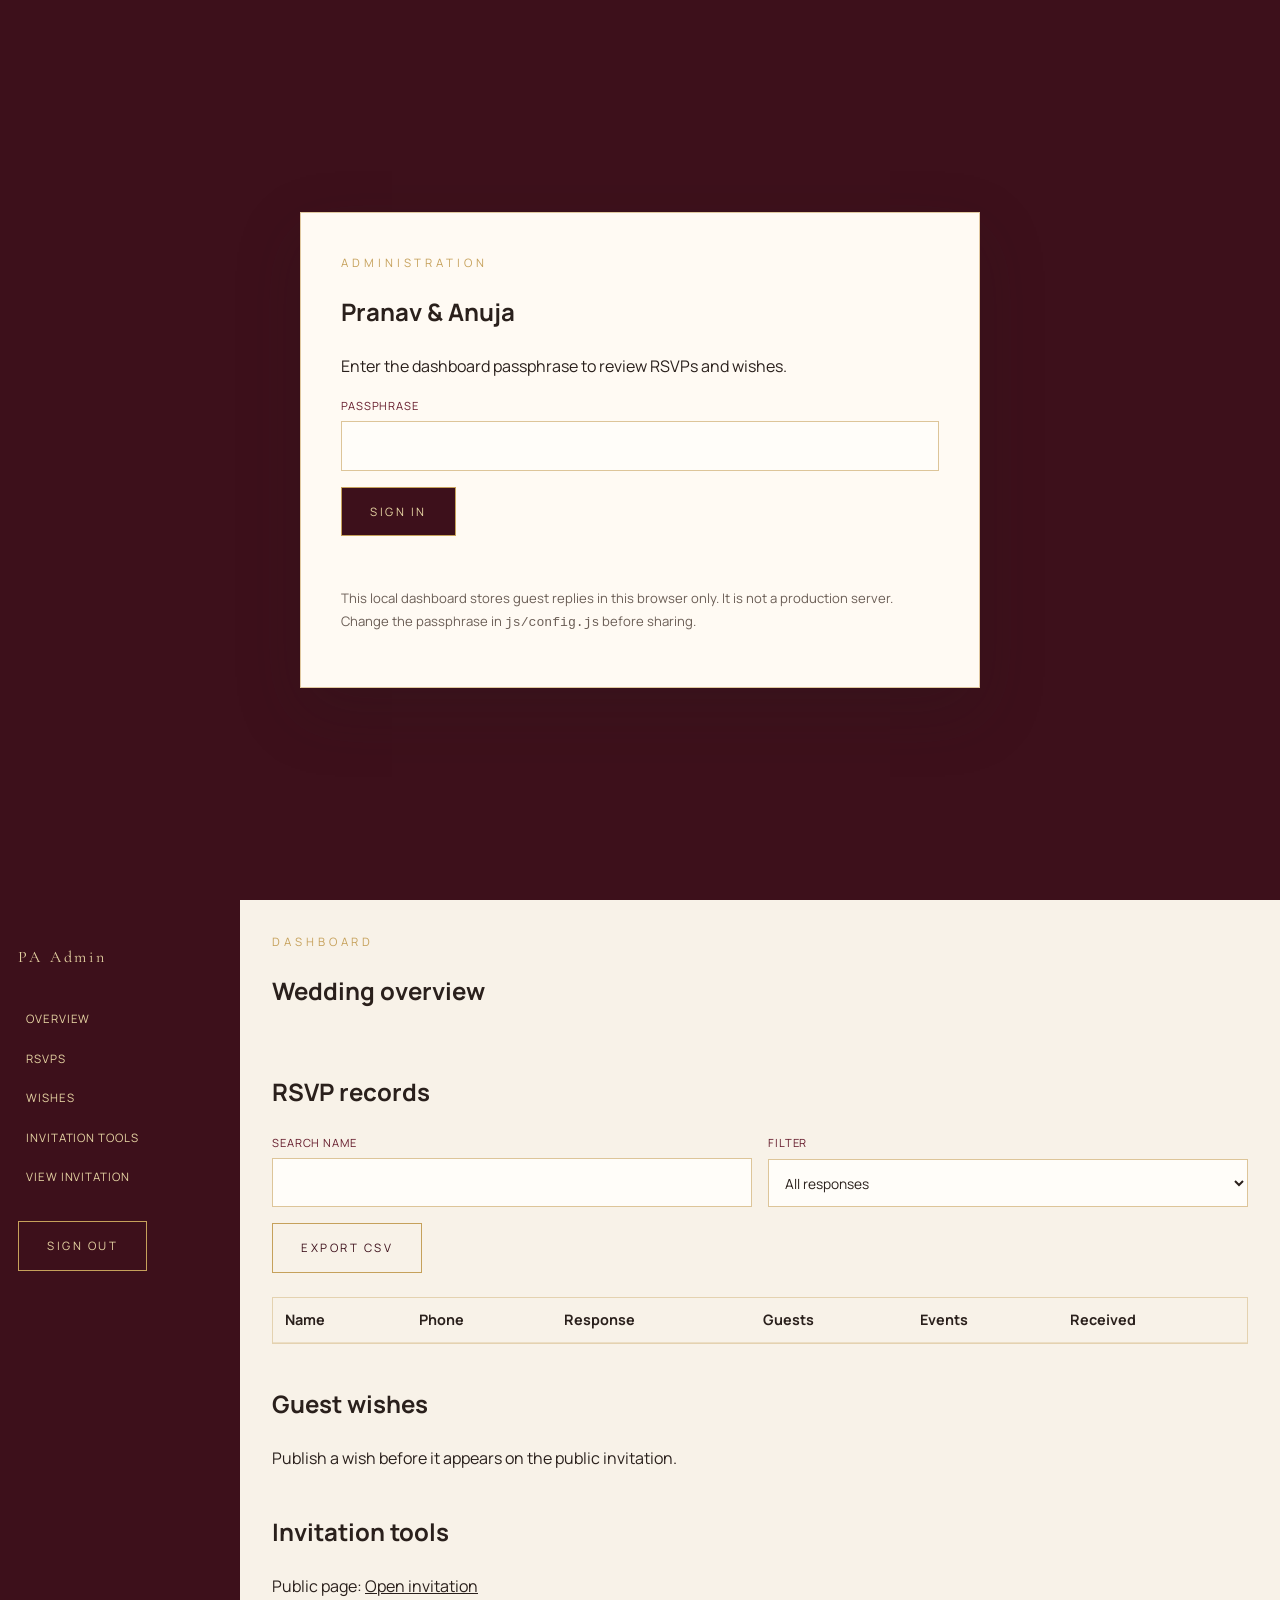
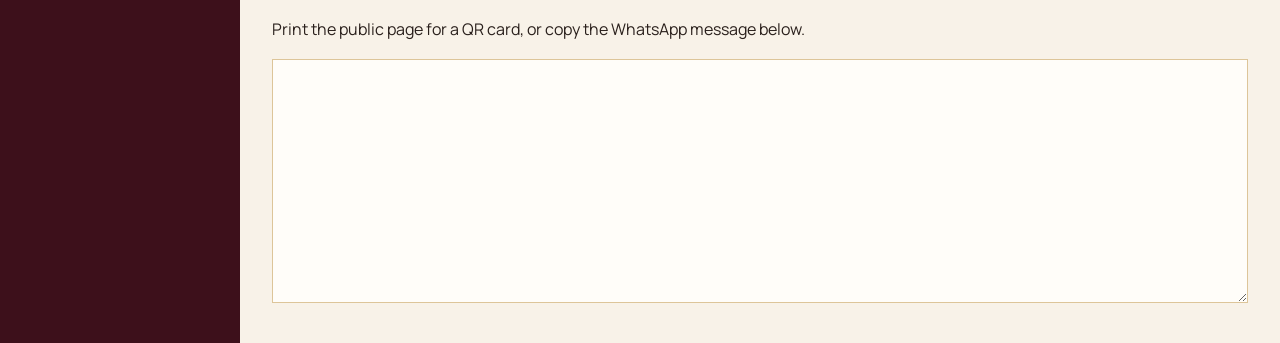
==== admin.html @ c86d1613 "Initial commit" ====
<!DOCTYPE html>
<html lang="en">
  <head>
    <meta charset="UTF-8" />
    <meta name="viewport" content="width=device-width, initial-scale=1" />
    <title>Admin · Pranav & Anuja</title>
    <link rel="icon" href="assets/favicon.svg" type="image/svg+xml" />
    <link rel="preconnect" href="https://fonts.googleapis.com" />
    <link rel="preconnect" href="https://fonts.gstatic.com" crossorigin />
    <link
      href="https://fonts.googleapis.com/css2?family=Cormorant+Garamond:wght@500&family=Manrope:wght@400;500&display=swap"
      rel="stylesheet"
    />
    <link rel="stylesheet" href="css/styles.css" />
  </head>
  <body>
    <div class="login-box" id="login-view">
      <form class="card" id="login-form">
        <p class="section-kicker">Administration</p>
        <h2>Pranav &amp; Anuja</h2>
        <p>Enter the dashboard passphrase to review RSVPs and wishes.</p>
        <label>
          <span>Passphrase</span>
          <input type="password" name="pass" required autocomplete="current-password" />
        </label>
        <p style="margin-top: 16px"><button class="btn btn--solid" type="submit">Sign in</button></p>
        <p class="form-status" id="login-status"></p>
        <p style="font-size: 0.82rem; color: #6b5e56">
          This local dashboard stores guest replies in this browser only. It is not a
          production server. Change the passphrase in <code>js/config.js</code> before sharing.
        </p>
      </form>
    </div>

    <div class="admin-shell" id="dash-view" hidden>
      <aside class="admin-side">
        <p class="brand" style="color: var(--champagne); margin-bottom: 28px">PA Admin</p>
        <a href="#overview">Overview</a>
        <a href="#rsvps">RSVPs</a>
        <a href="#wishes">Wishes</a>
        <a href="#tools">Invitation tools</a>
        <a href="index.html">View invitation</a>
        <button class="btn" id="signout" type="button" style="margin-top: 24px">Sign out</button>
      </aside>
      <main class="admin-main">
        <section id="overview">
          <p class="section-kicker">Dashboard</p>
          <h2>Wedding overview</h2>
          <div class="stats" id="stats"></div>
        </section>

        <section id="rsvps" style="margin-top: 40px">
          <h2>RSVP records</h2>
          <div class="form-row" style="margin: 16px 0">
            <label>
              <span>Search name</span>
              <input id="search" type="search" />
            </label>
            <label>
              <span>Filter</span>
              <select id="filter">
                <option value="all">All responses</option>
                <option value="accepts">Acceptances</option>
                <option value="declines">Declines</option>
              </select>
            </label>
          </div>
          <button class="btn btn--dark" id="export" type="button">Export CSV</button>
          <div class="table-wrap">
            <table>
              <thead>
                <tr>
                  <th>Name</th>
                  <th>Phone</th>
                  <th>Response</th>
                  <th>Guests</th>
                  <th>Events</th>
                  <th>Received</th>
                </tr>
              </thead>
              <tbody id="rsvp-body"></tbody>
            </table>
          </div>
        </section>

        <section id="wishes" style="margin-top: 40px">
          <h2>Guest wishes</h2>
          <p>Publish a wish before it appears on the public invitation.</p>
          <div id="wish-list"></div>
        </section>

        <section id="tools" style="margin-top: 40px">
          <h2>Invitation tools</h2>
          <p>Public page: <a href="index.html">Open invitation</a></p>
          <p>Print the public page for a QR card, or copy the WhatsApp message below.</p>
          <textarea id="wa-preview" readonly rows="8"></textarea>
        </section>
      </main>
    </div>

    <script src="js/config.js"></script>
    <script src="js/storage.js"></script>
    <script src="js/admin.js"></script>
  </body>
</html>
---- css/styles.css ----
:root {
  --burgundy: #651b2b;
  --maroon: #3d101b;
  --gold: #c6a15b;
  --champagne: #e7d5a4;
  --ivory: #f8f2e8;
  --sage: #89917a;
  --charcoal: #241d1b;
  --ink: #2a201c;
  --paper: #fbf7f0;
  --shadow: 0 24px 60px rgba(36, 29, 27, 0.22);
  --frame: linear-gradient(135deg, #e7d5a4, #c6a15b 40%, #8c6b32 70%, #e7d5a4);
  --serif: "Cormorant Garamond", "Times New Roman", serif;
  --sans: "Manrope", system-ui, sans-serif;
  --deva: "Noto Serif Devanagari", serif;
  --max: 1180px;
  --nav-h: 76px;
}

*,
*::before,
*::after {
  box-sizing: border-box;
}

html {
  scroll-behavior: smooth;
}

body {
  margin: 0;
  color: var(--ink);
  background: var(--ivory);
  font-family: var(--sans);
  line-height: 1.7;
  overflow-x: hidden;
}

body.is-locked {
  overflow: hidden;
}

img {
  max-width: 100%;
  height: auto;
  display: block;
}

a {
  color: inherit;
}

button,
input,
select,
textarea {
  font: inherit;
}

.skip-link {
  position: absolute;
  left: 12px;
  top: -40px;
  z-index: 100;
  background: var(--maroon);
  color: var(--champagne);
  padding: 8px 12px;
}

.skip-link:focus {
  top: 12px;
}

/* Decorative paper grain */
.grain {
  pointer-events: none;
  position: fixed;
  inset: 0;
  z-index: 40;
  opacity: 0.07;
  background-image: url("data:image/svg+xml,%3Csvg xmlns='http://www.w3.org/2000/svg' width='140' height='140'%3E%3Cfilter id='n'%3E%3CfeTurbulence type='fractalNoise' baseFrequency='.85' numOctaves='4' stitchTiles='stitch'/%3E%3C/filter%3E%3Crect width='140' height='140' filter='url(%23n)' opacity='.55'/%3E%3C/svg%3E");
}

.jaali {
  background-image: url("data:image/svg+xml,%3Csvg xmlns='http://www.w3.org/2000/svg' width='72' height='72' viewBox='0 0 72 72'%3E%3Cpath fill='none' stroke='%23C6A15B' stroke-width='0.6' opacity='0.35' d='M36 4c8 8 12 16 12 32S44 60 36 68C28 60 24 52 24 36S28 12 36 4z M4 36c8-8 16-12 32-12s24 4 32 12c-8 8-16 12-32 12S12 44 4 36z'/%3E%3Ccircle cx='36' cy='36' r='3' fill='%23C6A15B' opacity='.25'/%3E%3C/svg%3E");
}

/* Buttons */
.btn {
  appearance: none;
  border: 1px solid var(--gold);
  background: transparent;
  color: var(--champagne);
  letter-spacing: 0.22em;
  text-transform: uppercase;
  font-size: 0.72rem;
  padding: 14px 28px;
  cursor: pointer;
  transition: background 0.3s, color 0.3s, transform 0.3s;
}

.btn:hover,
.btn:focus-visible {
  background: var(--gold);
  color: var(--maroon);
  transform: translateY(-1px);
}

.btn--solid {
  background: var(--maroon);
  color: var(--champagne);
}

.btn--dark {
  color: var(--maroon);
  border-color: var(--gold);
}

.btn--dark:hover,
.btn--dark:focus-visible {
  background: var(--maroon);
  color: var(--champagne);
}

/* Gate / envelope */
.gate {
  position: fixed;
  inset: 0;
  z-index: 50;
  display: grid;
  place-items: center;
  background: radial-gradient(ellipse at center, #651b2b 0%, #2a0b13 72%);
  color: var(--champagne);
  text-align: center;
  padding: 24px;
}

.gate.is-leaving {
  animation: fadeOut 0.9s ease forwards;
}

.gate__inner {
  position: relative;
  width: min(460px, 92vw);
}

.gate__kicker,
.section-kicker {
  font-size: 0.72rem;
  letter-spacing: 0.34em;
  text-transform: uppercase;
  color: var(--gold);
  margin: 0 0 10px;
}

.gate__tag {
  font-family: var(--serif);
  font-style: italic;
  font-size: 1.15rem;
  margin: 0 0 28px;
  color: var(--champagne);
}

.envelope {
  position: relative;
  height: 250px;
  margin: 0 auto 28px;
  width: min(340px, 86vw);
  perspective: 1000px;
  cursor: pointer;
}

.envelope__body,
.envelope__flap,
.envelope__card {
  position: absolute;
  inset: 0;
}

.envelope__body {
  background: linear-gradient(180deg, #4a1420, #2e0c14);
  border: 1px solid var(--gold);
  box-shadow: 0 20px 50px rgba(0, 0, 0, 0.35);
  clip-path: polygon(0 0, 100% 0, 100% 100%, 0 100%);
}

.envelope__body::after {
  content: "";
  position: absolute;
  inset: 10px;
  border: 1px solid rgba(198, 161, 91, 0.35);
}

.envelope__flap {
  height: 52%;
  background: linear-gradient(180deg, #6e2032, #43131e);
  border: 1px solid var(--gold);
  transform-origin: top center;
  clip-path: polygon(0 0, 100% 0, 50% 100%);
  z-index: 3;
  transition: transform 1.1s cubic-bezier(0.22, 1, 0.36, 1);
}

.envelope.is-open .envelope__flap {
  transform: rotateX(180deg);
}

.envelope__card {
  top: 18px;
  left: 16px;
  right: 16px;
  bottom: 16px;
  background: linear-gradient(180deg, #f4ead2, #e7d5a4);
  color: var(--maroon);
  z-index: 1;
  display: grid;
  place-items: center;
  transform: translateY(18px);
  transition: transform 1s 0.35s ease;
  border: 1px solid #d4b56c;
}

.envelope.is-open .envelope__card {
  transform: translateY(-42px);
}

.envelope__card span {
  font-family: var(--serif);
  font-size: 1.6rem;
  letter-spacing: 0.18em;
}

.seal {
  position: absolute;
  left: 50%;
  top: 42%;
  z-index: 4;
  width: 72px;
  height: 72px;
  margin-left: -36px;
  border-radius: 50%;
  background: radial-gradient(circle at 35% 30%, #efd9a4, #c6a15b 45%, #8a6a32);
  color: var(--maroon);
  display: grid;
  place-items: center;
  font-family: var(--serif);
  font-size: 1.2rem;
  letter-spacing: 0.12em;
  box-shadow: 0 8px 18px rgba(0, 0, 0, 0.28);
  transition: opacity 0.4s, transform 0.6s;
}

.envelope.is-open .seal {
  opacity: 0;
  transform: scale(0.7);
}

.gate .btn {
  margin-top: 4px;
}

.gate__skip {
  display: block;
  margin: 16px auto 0;
  background: none;
  border: 0;
  color: var(--champagne);
  opacity: 0.7;
  cursor: pointer;
  letter-spacing: 0.16em;
  text-transform: uppercase;
  font-size: 0.68rem;
}

.petals {
  position: absolute;
  inset: 0;
  pointer-events: none;
  overflow: hidden;
}

.petal {
  position: absolute;
  width: 10px;
  height: 16px;
  background: radial-gradient(circle at 30% 30%, #f3d5d0, #b94c5a);
  border-radius: 80% 0 80% 0;
  opacity: 0;
}

.gate.is-bloom .petal {
  animation: petalFall 2.4s ease-in forwards;
}

@keyframes petalFall {
  0% {
    opacity: 0;
    transform: translateY(-10px) rotate(0deg);
  }
  15% {
    opacity: 1;
  }
  100% {
    opacity: 0;
    transform: translateY(70vh) rotate(220deg);
  }
}

@keyframes fadeOut {
  to {
    opacity: 0;
    visibility: hidden;
  }
}

/* Header */
.site-header {
  position: sticky;
  top: 0;
  z-index: 30;
  height: var(--nav-h);
  display: flex;
  align-items: center;
  justify-content: space-between;
  padding: 0 6vw;
  background: rgba(248, 242, 232, 0.88);
  backdrop-filter: blur(14px);
  border-bottom: 1px solid rgba(198, 161, 91, 0.35);
}

.brand {
  display: flex;
  align-items: center;
  gap: 10px;
  text-decoration: none;
  font-family: var(--serif);
  letter-spacing: 0.18em;
  color: var(--maroon);
}

.brand img {
  width: 36px;
  height: 36px;
}

.nav {
  display: flex;
  gap: 22px;
}

.nav a {
  text-decoration: none;
  font-size: 0.74rem;
  letter-spacing: 0.16em;
  text-transform: uppercase;
  color: var(--charcoal);
}

.nav a:hover,
.nav a:focus-visible {
  color: var(--burgundy);
}

.nav-toggle {
  display: none;
  width: 44px;
  height: 44px;
  border: 1px solid var(--gold);
  background: transparent;
}

.nav-toggle span,
.nav-toggle span::before,
.nav-toggle span::after {
  display: block;
  width: 18px;
  height: 1.5px;
  background: var(--maroon);
  position: relative;
  margin: 0 auto;
}

.nav-toggle span::before,
.nav-toggle span::after {
  content: "";
  position: absolute;
  left: 0;
}

.nav-toggle span::before {
  top: -6px;
}

.nav-toggle span::after {
  top: 6px;
}

/* Hero */
.hero {
  position: relative;
  min-height: calc(100vh - var(--nav-h));
  display: grid;
  place-items: center;
  color: var(--ivory);
  overflow: hidden;
}

.hero__media {
  position: absolute;
  inset: 0;
}

.hero__media img {
  width: 100%;
  height: 100%;
  object-fit: cover;
  object-position: center 20%;
  transform: scale(1.06);
}

.hero__veil {
  position: absolute;
  inset: 0;
  background:
    linear-gradient(180deg, rgba(61, 16, 27, 0.35), rgba(61, 16, 27, 0.78) 70%),
    radial-gradient(ellipse at center, transparent 20%, rgba(36, 29, 27, 0.45) 100%);
}

.hero__frame {
  position: relative;
  z-index: 1;
  width: min(880px, 92vw);
  padding: clamp(32px, 6vw, 72px) clamp(20px, 5vw, 56px);
  text-align: center;
  border: 1px solid rgba(198, 161, 91, 0.65);
  box-shadow: inset 0 0 0 8px rgba(61, 16, 27, 0.25);
}

.hero__frame::before,
.hero__frame::after,
.ornament-corners::before,
.ornament-corners::after {
  content: "";
  position: absolute;
  width: 42px;
  height: 42px;
  border: 1px solid var(--gold);
}

.hero__frame::before {
  top: 10px;
  left: 10px;
  border-right: 0;
  border-bottom: 0;
}

.hero__frame::after {
  top: 10px;
  right: 10px;
  border-left: 0;
  border-bottom: 0;
}

.ornament-corners {
  position: absolute;
  inset: 0;
  pointer-events: none;
}

.ornament-corners::before {
  bottom: 10px;
  left: 10px;
  top: auto;
  border-right: 0;
  border-top: 0;
}

.ornament-corners::after {
  bottom: 10px;
  right: 10px;
  top: auto;
  left: auto;
  border-left: 0;
  border-top: 0;
}

.hero h1 {
  font-family: var(--serif);
  font-weight: 500;
  font-size: clamp(3rem, 9vw, 6.4rem);
  line-height: 0.92;
  margin: 10px 0 18px;
  letter-spacing: 0.02em;
}

.hero h1 span {
  display: block;
  font-size: 0.42em;
  letter-spacing: 0.28em;
  font-family: var(--sans);
  text-transform: uppercase;
  margin-bottom: 12px;
  color: var(--gold);
}

.amp {
  font-style: italic;
  color: var(--gold);
  font-weight: 400;
}

.hero__meta {
  letter-spacing: 0.2em;
  text-transform: uppercase;
  font-size: 0.78rem;
  color: var(--champagne);
}

.deva {
  font-family: var(--deva);
  font-size: 1.15rem;
  margin: 8px 0 18px;
  color: var(--champagne);
}

/* Sections */
.section {
  padding: clamp(64px, 10vw, 120px) 6vw;
  position: relative;
}

.section--maroon {
  background: var(--maroon);
  color: var(--ivory);
}

.section--ivory {
  background: var(--ivory);
}

.section--paper {
  background: var(--paper);
}

.wrap {
  width: min(var(--max), 100%);
  margin: 0 auto;
}

.center {
  text-align: center;
}

.section h2 {
  font-family: var(--serif);
  font-weight: 500;
  font-size: clamp(2.1rem, 5vw, 3.6rem);
  line-height: 1.1;
  margin: 0 0 16px;
}

.lead {
  max-width: 44rem;
  margin: 0 auto 40px;
  color: #5a4d46;
}

.section--maroon .lead {
  color: var(--champagne);
}

.gold-rule {
  width: 72px;
  height: 1px;
  background: var(--gold);
  margin: 18px auto 28px;
}

/* Countdown */
.countdown {
  display: grid;
  grid-template-columns: repeat(4, minmax(0, 1fr));
  gap: 18px;
  max-width: 760px;
  margin: 0 auto;
}

.count {
  border: 1px solid rgba(198, 161, 91, 0.45);
  padding: 22px 8px;
  background: rgba(248, 242, 232, 0.06);
}

.count b {
  display: block;
  font-family: var(--serif);
  font-size: clamp(2rem, 6vw, 3.4rem);
  font-weight: 500;
  color: var(--champagne);
  line-height: 1;
}

.count span {
  letter-spacing: 0.22em;
  font-size: 0.68rem;
  text-transform: uppercase;
  color: var(--gold);
}

/* Couple */
.couple {
  display: grid;
  grid-template-columns: 1fr 1fr;
  gap: clamp(24px, 5vw, 64px);
  align-items: center;
}

.arch {
  position: relative;
  padding: 18px;
}

.arch::before {
  content: "";
  position: absolute;
  inset: 0;
  border: 1px solid var(--gold);
  border-bottom: 0;
  border-radius: 180px 180px 8px 8px;
}

.arch img {
  width: 100%;
  aspect-ratio: 3 / 4;
  object-fit: cover;
  border-radius: 160px 160px 6px 6px;
  filter: saturate(0.92);
}

.couple-copy h3 {
  font-family: var(--serif);
  font-size: clamp(2.4rem, 5vw, 3.6rem);
  margin: 8px 0;
  font-weight: 500;
}

/* Story */
.timeline {
  display: grid;
  gap: 56px;
  position: relative;
}

.timeline::before {
  content: "";
  position: absolute;
  left: 50%;
  top: 0;
  bottom: 0;
  width: 1px;
  background: rgba(198, 161, 91, 0.5);
}

.milestone {
  display: grid;
  grid-template-columns: 1fr 1fr;
  gap: 48px;
  align-items: center;
}

.milestone:nth-child(even) .milestone__media {
  order: 2;
}

.milestone img {
  width: 100%;
  aspect-ratio: 4 / 5;
  object-fit: cover;
}

.milestone h3 {
  font-family: var(--serif);
  font-size: 2rem;
  margin: 0 0 8px;
  font-weight: 500;
}

.milestone time {
  color: var(--gold);
  letter-spacing: 0.16em;
  text-transform: uppercase;
  font-size: 0.74rem;
}

/* Events */
.events {
  display: grid;
  grid-template-columns: repeat(auto-fit, minmax(280px, 1fr));
  gap: 24px;
}

.event-card {
  border: 1px solid rgba(198, 161, 91, 0.55);
  background: #fffaf3;
  overflow: hidden;
  display: flex;
  flex-direction: column;
}

.event-card img {
  width: 100%;
  height: 220px;
  object-fit: cover;
}

.event-card__body {
  padding: 22px;
}

.event-card h3 {
  font-family: var(--serif);
  margin: 0 0 8px;
  font-size: 1.8rem;
  font-weight: 500;
}

.event-meta {
  color: var(--burgundy);
  font-size: 0.92rem;
}

.event-actions {
  display: flex;
  gap: 10px;
  flex-wrap: wrap;
  margin-top: 16px;
}

.event-actions a {
  text-decoration: none;
}

/* Gallery */
.filters {
  display: flex;
  flex-wrap: wrap;
  justify-content: center;
  gap: 10px;
  margin-bottom: 28px;
}

.chip {
  border: 1px solid var(--gold);
  background: transparent;
  color: var(--maroon);
  padding: 8px 14px;
  letter-spacing: 0.12em;
  text-transform: uppercase;
  font-size: 0.68rem;
  cursor: pointer;
}

.chip.is-active,
.chip:hover,
.chip:focus-visible {
  background: var(--maroon);
  color: var(--champagne);
}

.masonry {
  columns: 3;
  column-gap: 16px;
}

.masonry figure {
  break-inside: avoid;
  margin: 0 0 16px;
  position: relative;
  cursor: pointer;
}

.masonry img {
  width: 100%;
  aspect-ratio: 3 / 4;
  object-fit: cover;
  transition: transform 0.6s ease;
}

.masonry figure:hover img,
.masonry figure:focus-within img {
  transform: scale(1.04);
}

.masonry figcaption {
  position: absolute;
  left: 0;
  right: 0;
  bottom: 0;
  padding: 12px;
  background: linear-gradient(transparent, rgba(36, 29, 27, 0.72));
  color: var(--ivory);
  font-size: 0.85rem;
}

.empty {
  border: 1px dashed var(--gold);
  padding: 48px 20px;
  text-align: center;
  color: #6b5e56;
}

/* Venue */
.venue-grid {
  display: grid;
  grid-template-columns: 1.1fr 0.9fr;
  gap: 36px;
  align-items: center;
}

.venue-grid img {
  width: 100%;
  aspect-ratio: 4 / 3;
  object-fit: cover;
}

.detail-list {
  list-style: none;
  padding: 0;
  margin: 0 0 22px;
}

.detail-list li {
  padding: 10px 0;
  border-bottom: 1px solid rgba(198, 161, 91, 0.35);
}

.detail-list strong {
  display: block;
  letter-spacing: 0.14em;
  text-transform: uppercase;
  font-size: 0.68rem;
  color: var(--gold);
}

.map-frame {
  margin-top: 18px;
  min-height: 220px;
  border: 1px solid rgba(198, 161, 91, 0.45);
  background: #efe6d4;
  display: grid;
  place-items: center;
}

.map-frame iframe {
  width: 100%;
  height: 280px;
  border: 0;
}

/* Forms */
.card {
  width: min(680px, 100%);
  margin: 0 auto;
  background: #fffaf3;
  border: 1px solid rgba(198, 161, 91, 0.55);
  padding: clamp(22px, 4vw, 40px);
  box-shadow: var(--shadow);
  color: var(--ink);
}

.form-grid {
  display: grid;
  gap: 16px;
}

.form-row {
  display: grid;
  grid-template-columns: 1fr 1fr;
  gap: 16px;
}

label {
  display: grid;
  gap: 6px;
  font-size: 0.86rem;
}

label span {
  letter-spacing: 0.08em;
  text-transform: uppercase;
  font-size: 0.7rem;
  color: var(--burgundy);
}

input,
select,
textarea {
  width: 100%;
  border: 1px solid rgba(198, 161, 91, 0.6);
  background: #fffdf9;
  padding: 12px 12px;
  color: var(--ink);
}

textarea {
  min-height: 110px;
  resize: vertical;
}

.choices {
  display: flex;
  gap: 16px;
  flex-wrap: wrap;
}

.choices label {
  display: flex;
  align-items: center;
  gap: 8px;
  text-transform: none;
  letter-spacing: 0;
}

.choices input {
  width: auto;
}

.events-check {
  display: grid;
  gap: 8px;
}

.form-status {
  min-height: 1.4em;
  font-size: 0.92rem;
}

.form-status.is-error {
  color: #8a1f2b;
}

.form-status.is-ok {
  color: #2f5d3a;
}

.success-panel {
  display: none;
  text-align: center;
}

.success-panel.is-visible {
  display: block;
}

.rsvp-form.is-hidden {
  display: none;
}

/* Share */
.share-row {
  display: flex;
  justify-content: center;
  gap: 12px;
  flex-wrap: wrap;
}

.qr-card {
  width: min(360px, 100%);
  margin: 36px auto 0;
  padding: 28px 22px;
  border: 1px solid var(--gold);
  background: #fffaf3;
  text-align: center;
}

.qr-card canvas,
.qr-card img,
.qr-card svg {
  width: 220px;
  height: 220px;
  margin: 12px auto;
}

/* Footer */
.site-footer {
  background: var(--maroon);
  color: var(--champagne);
  text-align: center;
  padding: 80px 6vw 40px;
}

.site-footer h2 {
  font-family: var(--serif);
  font-size: clamp(2rem, 5vw, 3.2rem);
  margin: 0 0 12px;
  font-weight: 500;
  color: var(--ivory);
}

/* Music */
.music {
  position: fixed;
  right: 18px;
  bottom: 18px;
  z-index: 35;
  display: flex;
  gap: 8px;
}

.icon-btn {
  width: 46px;
  height: 46px;
  border-radius: 50%;
  border: 1px solid var(--gold);
  background: var(--maroon);
  color: var(--champagne);
  cursor: pointer;
}

.icon-btn[aria-pressed="true"] {
  background: var(--gold);
  color: var(--maroon);
}

/* Lightbox */
.lightbox {
  position: fixed;
  inset: 0;
  z-index: 60;
  background: rgba(24, 14, 16, 0.92);
  display: none;
  place-items: center;
  padding: 24px;
}

.lightbox.is-open {
  display: grid;
}

.lightbox img {
  max-height: 82vh;
  max-width: min(90vw, 980px);
  object-fit: contain;
}

.lightbox p {
  color: var(--champagne);
  text-align: center;
}

.lightbox button {
  position: absolute;
  top: 50%;
  border: 0;
  background: transparent;
  color: var(--champagne);
  font-size: 2rem;
  cursor: pointer;
}

.lightbox .prev {
  left: 16px;
}

.lightbox .next {
  right: 16px;
}

.lightbox .close {
  top: 16px;
  right: 16px;
}

/* Reveal */
.reveal {
  opacity: 0;
  transform: translateY(18px);
  animation: rise 0.9s ease forwards;
}

.hero .reveal {
  animation-delay: 0.15s;
}

@keyframes rise {
  to {
    opacity: 1;
    transform: none;
  }
}

.in-view {
  opacity: 0;
  transform: translateY(24px);
  transition: opacity 0.8s ease, transform 0.8s ease;
}

.in-view.is-visible {
  opacity: 1;
  transform: none;
}

/* Admin */
.admin-shell {
  min-height: 100vh;
  display: grid;
  grid-template-columns: 240px 1fr;
}

.admin-side {
  background: var(--maroon);
  color: var(--champagne);
  padding: 28px 18px;
}

.admin-side a {
  display: block;
  color: var(--champagne);
  text-decoration: none;
  padding: 10px 8px;
  letter-spacing: 0.08em;
  text-transform: uppercase;
  font-size: 0.72rem;
}

.admin-main {
  padding: 32px;
}

.stats {
  display: grid;
  grid-template-columns: repeat(4, 1fr);
  gap: 14px;
}

.stat {
  border: 1px solid rgba(198, 161, 91, 0.5);
  padding: 18px;
  background: #fffaf3;
}

.stat b {
  font-family: var(--serif);
  font-size: 2rem;
  display: block;
}

.table-wrap {
  overflow: auto;
  margin-top: 24px;
  border: 1px solid rgba(198, 161, 91, 0.4);
}

table {
  width: 100%;
  border-collapse: collapse;
  font-size: 0.9rem;
}

th,
td {
  text-align: left;
  padding: 10px 12px;
  border-bottom: 1px solid rgba(198, 161, 91, 0.25);
}

.login-box {
  min-height: 100vh;
  display: grid;
  place-items: center;
  background: var(--maroon);
}

@media (max-width: 900px) {
  .nav-toggle {
    display: grid;
    place-items: center;
  }

  .nav {
    position: absolute;
    top: var(--nav-h);
    left: 0;
    right: 0;
    display: none;
    flex-direction: column;
    gap: 0;
    background: var(--ivory);
    border-bottom: 1px solid rgba(198, 161, 91, 0.4);
    padding: 12px 0;
  }

  .nav.is-open {
    display: flex;
  }

  .nav a {
    padding: 12px 6vw;
  }

  .couple,
  .milestone,
  .venue-grid,
  .form-row,
  .admin-shell,
  .stats {
    grid-template-columns: 1fr;
  }

  .milestone:nth-child(even) .milestone__media {
    order: 0;
  }

  .timeline::before {
    left: 12px;
  }

  .masonry {
    columns: 2;
  }

  .countdown {
    gap: 8px;
  }
}

@media (max-width: 560px) {
  .masonry {
    columns: 1;
  }

  .hero h1 {
    font-size: 3.1rem;
  }

  .music {
    right: 12px;
    bottom: 12px;
  }
}

@media (prefers-reduced-motion: reduce) {
  html {
    scroll-behavior: auto;
  }

  *,
  *::before,
  *::after {
    animation: none !important;
    transition: none !important;
  }

  .reveal,
  .in-view {
    opacity: 1;
    transform: none;
  }

  .hero__media img {
    transform: none;
  }
}

@media print {
  .site-header,
  .gate,
  .music,
  .nav-toggle,
  .btn,
  .grain {
    display: none !important;
  }

  body {
    background: white;
  }
}
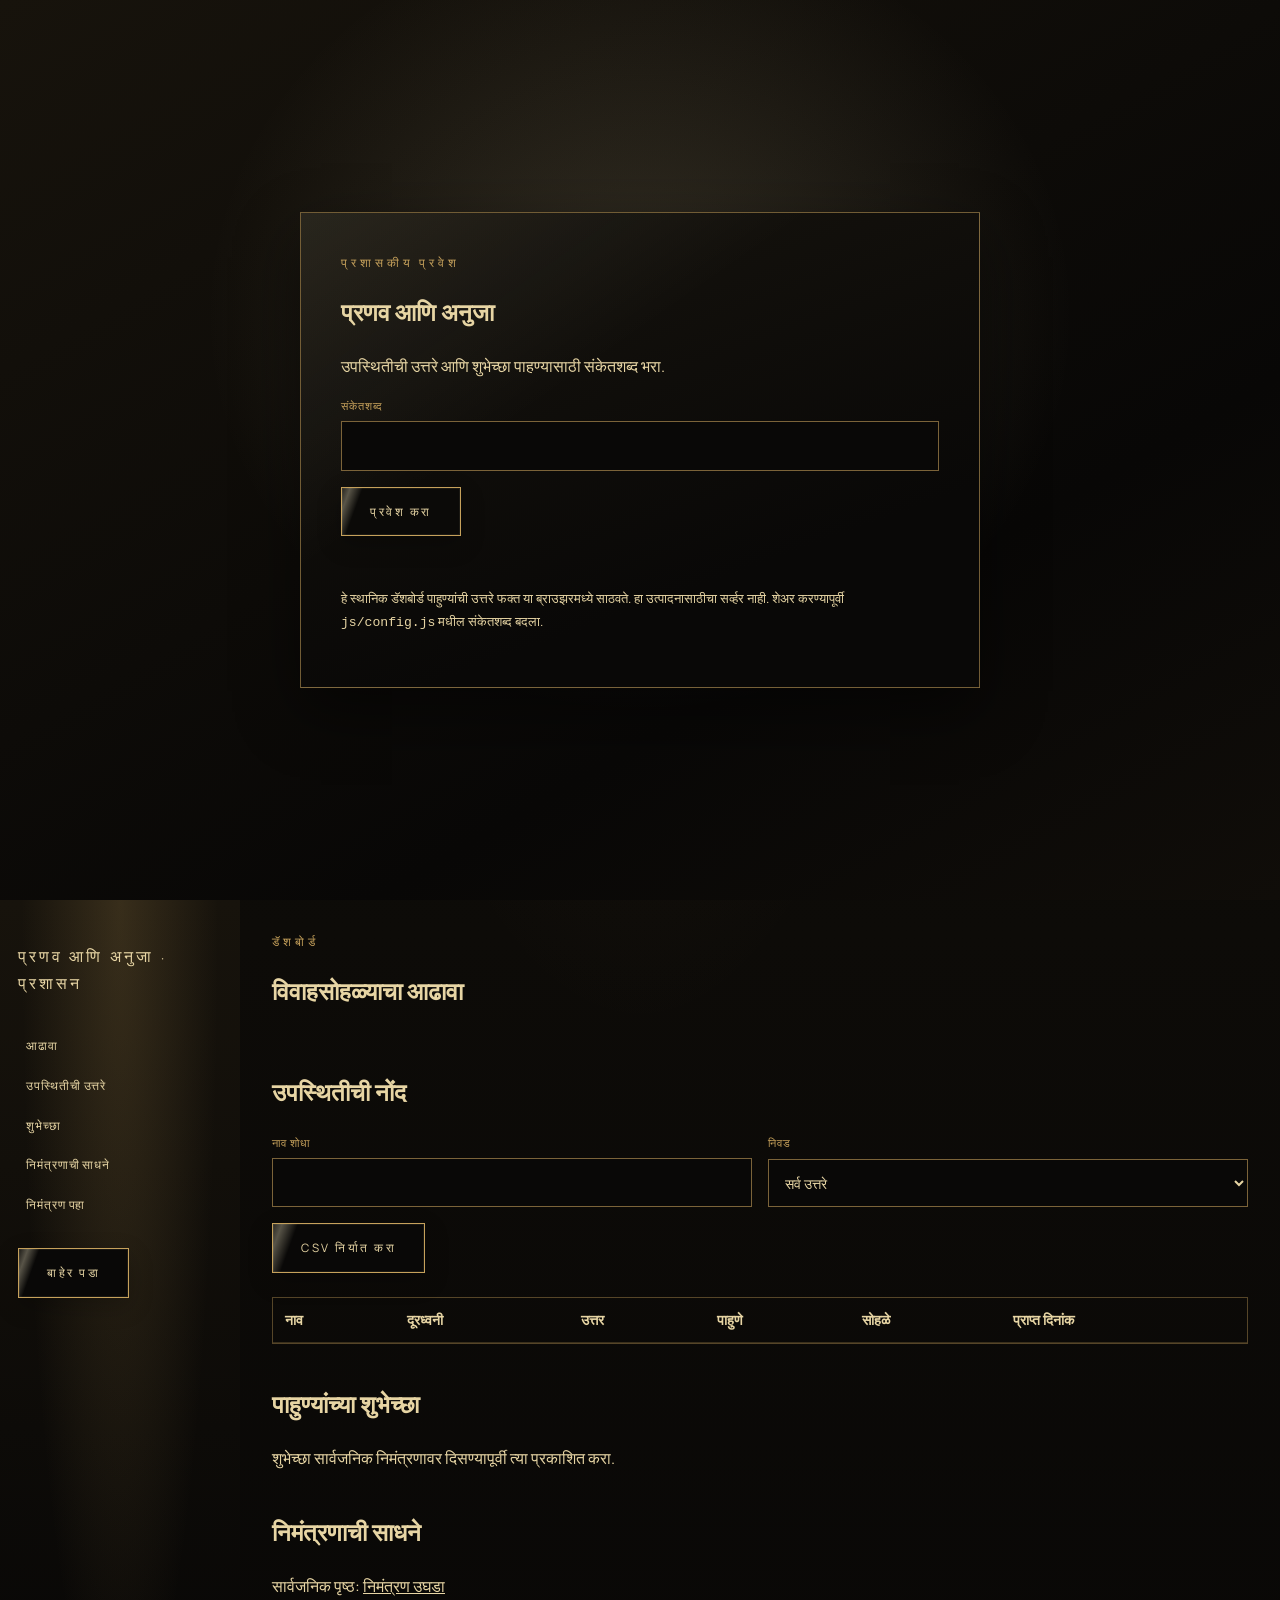
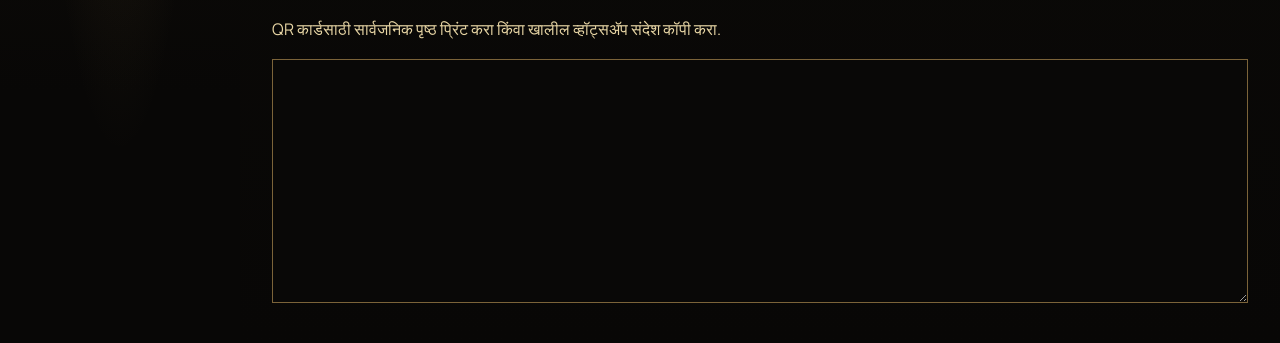
==== commit 18663134: "Update styles and functionality for invitation page; improved layout, enhanced share section, and re" ====
--- a/admin.html
+++ b/admin.html
@@ -1,9 +1,9 @@
 <!DOCTYPE html>
-<html lang="en">
+<html lang="mr">
   <head>
     <meta charset="UTF-8" />
     <meta name="viewport" content="width=device-width, initial-scale=1" />
-    <title>Admin · Pranav & Anuja</title>
+    <title>प्रशासक · प्रणव आणि अनुजा</title>
     <link rel="icon" href="assets/favicon.svg" type="image/svg+xml" />
     <link rel="preconnect" href="https://fonts.googleapis.com" />
     <link rel="preconnect" href="https://fonts.gstatic.com" crossorigin />
@@ -16,66 +16,65 @@
   <body>
     <div class="login-box" id="login-view">
       <form class="card" id="login-form">
-        <p class="section-kicker">Administration</p>
-        <h2>Pranav &amp; Anuja</h2>
-        <p>Enter the dashboard passphrase to review RSVPs and wishes.</p>
+        <p class="section-kicker">प्रशासकीय प्रवेश</p>
+        <h2>प्रणव आणि अनुजा</h2>
+        <p>उपस्थितीची उत्तरे आणि शुभेच्छा पाहण्यासाठी संकेतशब्द भरा.</p>
         <label>
-          <span>Passphrase</span>
+          <span>संकेतशब्द</span>
           <input type="password" name="pass" required autocomplete="current-password" />
         </label>
-        <p style="margin-top: 16px"><button class="btn btn--solid" type="submit">Sign in</button></p>
+        <p style="margin-top: 16px"><button class="btn btn--solid" type="submit">प्रवेश करा</button></p>
         <p class="form-status" id="login-status"></p>
-        <p style="font-size: 0.82rem; color: #6b5e56">
-          This local dashboard stores guest replies in this browser only. It is not a
-          production server. Change the passphrase in <code>js/config.js</code> before sharing.
+        <p style="font-size: 0.82rem; color: var(--champagne)">
+          हे स्थानिक डॅशबोर्ड पाहुण्यांची उत्तरे फक्त या ब्राउझरमध्ये साठवते. हा उत्पादनासाठीचा सर्व्हर नाही. शेअर करण्यापूर्वी <code>js/config.js</code> मधील संकेतशब्द बदला.
         </p>
       </form>
     </div>
 
     <div class="admin-shell" id="dash-view" hidden>
       <aside class="admin-side">
-        <p class="brand" style="color: var(--champagne); margin-bottom: 28px">PA Admin</p>
-        <a href="#overview">Overview</a>
-        <a href="#rsvps">RSVPs</a>
-        <a href="#wishes">Wishes</a>
-        <a href="#tools">Invitation tools</a>
-        <a href="index.html">View invitation</a>
-        <button class="btn" id="signout" type="button" style="margin-top: 24px">Sign out</button>
+        <p class="brand" style="color: var(--champagne); margin-bottom: 28px">प्रणव आणि अनुजा · प्रशासन</p>
+        <a href="#overview">आढावा</a>
+        <a href="#rsvps">उपस्थितीची उत्तरे</a>
+        <a href="#wishes">शुभेच्छा</a>
+        <a href="#tools">निमंत्रणाची साधने</a>
+        <a href="index.html">निमंत्रण पहा</a>
+        <button class="btn" id="signout" type="button" style="margin-top: 24px">बाहेर पडा</button>
       </aside>
       <main class="admin-main">
         <section id="overview">
-          <p class="section-kicker">Dashboard</p>
-          <h2>Wedding overview</h2>
+          <p class="section-kicker">डॅशबोर्ड</p>
+          <h2>विवाहसोहळ्याचा आढावा</h2>
           <div class="stats" id="stats"></div>
         </section>
 
         <section id="rsvps" style="margin-top: 40px">
-          <h2>RSVP records</h2>
+          <h2>उपस्थितीची नोंद</h2>
           <div class="form-row" style="margin: 16px 0">
             <label>
-              <span>Search name</span>
+              <span>नाव शोधा</span>
               <input id="search" type="search" />
             </label>
             <label>
-              <span>Filter</span>
+              <span>निवड</span>
               <select id="filter">
-                <option value="all">All responses</option>
-                <option value="accepts">Acceptances</option>
-                <option value="declines">Declines</option>
+                <option value="all">सर्व उत्तरे</option>
+                <option value="accepts">उपस्थित राहणार</option>
+                <option value="declines">उपस्थित राहू शकणार नाही</option>
               </select>
             </label>
           </div>
-          <button class="btn btn--dark" id="export" type="button">Export CSV</button>
+          <button class="btn btn--dark" id="export" type="button">CSV निर्यात करा</button>
           <div class="table-wrap">
             <table>
               <thead>
                 <tr>
-                  <th>Name</th>
-                  <th>Phone</th>
-                  <th>Response</th>
-                  <th>Guests</th>
-                  <th>Events</th>
-                  <th>Received</th>
+                  <th>नाव</th>
+                  <th>दूरध्वनी</th>
+                  <th>उत्तर</th>
+                  <th>पाहुणे</th>
+                  <th>सोहळे</th>
+                  <th>प्राप्त दिनांक</th>
                 </tr>
               </thead>
               <tbody id="rsvp-body"></tbody>
@@ -84,15 +83,15 @@
         </section>
 
         <section id="wishes" style="margin-top: 40px">
-          <h2>Guest wishes</h2>
-          <p>Publish a wish before it appears on the public invitation.</p>
+          <h2>पाहुण्यांच्या शुभेच्छा</h2>
+          <p>शुभेच्छा सार्वजनिक निमंत्रणावर दिसण्यापूर्वी त्या प्रकाशित करा.</p>
           <div id="wish-list"></div>
         </section>
 
         <section id="tools" style="margin-top: 40px">
-          <h2>Invitation tools</h2>
-          <p>Public page: <a href="index.html">Open invitation</a></p>
-          <p>Print the public page for a QR card, or copy the WhatsApp message below.</p>
+          <h2>निमंत्रणाची साधने</h2>
+          <p>सार्वजनिक पृष्ठ: <a href="index.html">निमंत्रण उघडा</a></p>
+          <p>QR कार्डसाठी सार्वजनिक पृष्ठ प्रिंट करा किंवा खालील व्हॉट्सॲप संदेश कॉपी करा.</p>
           <textarea id="wa-preview" readonly rows="8"></textarea>
         </section>
       </main>
--- a/css/styles.css
+++ b/css/styles.css
@@ -1,17 +1,17 @@
 :root {
-  --burgundy: #651b2b;
-  --maroon: #3d101b;
+  --burgundy: #090807;
+  --maroon: #0b0a08;
   --gold: #c6a15b;
   --champagne: #e7d5a4;
-  --ivory: #f8f2e8;
-  --sage: #89917a;
-  --charcoal: #241d1b;
-  --ink: #2a201c;
-  --paper: #fbf7f0;
-  --shadow: 0 24px 60px rgba(36, 29, 27, 0.22);
+  --ivory: #0b0a08;
+  --sage: #c6a15b;
+  --charcoal: #0c0b09;
+  --ink: #e7d5a4;
+  --paper: #11100d;
+  --shadow: 0 24px 60px rgba(0, 0, 0, 0.48);
   --frame: linear-gradient(135deg, #e7d5a4, #c6a15b 40%, #8c6b32 70%, #e7d5a4);
-  --serif: "Cormorant Garamond", "Times New Roman", serif;
-  --sans: "Manrope", system-ui, sans-serif;
+  --serif: "Cormorant Garamond", "Noto Serif Devanagari", "Times New Roman", serif;
+  --sans: "Manrope", "Noto Serif Devanagari", system-ui, sans-serif;
   --deva: "Noto Serif Devanagari", serif;
   --max: 1180px;
   --nav-h: 76px;
@@ -30,7 +30,7 @@
 body {
   margin: 0;
   color: var(--ink);
-  background: var(--ivory);
+  background: radial-gradient(ellipse at 50% -15%, rgba(198,161,91,.12), transparent 42%), linear-gradient(180deg, #070605 0%, #0d0b08 48%, #080706 100%);
   font-family: var(--sans);
   line-height: 1.7;
   overflow-x: hidden;
@@ -38,6 +38,10 @@
 
 body.is-locked {
   overflow: hidden;
+}
+
+body.is-locked .site-header {
+  display: none;
 }
 
 img {
@@ -55,20 +59,6 @@
 select,
 textarea {
   font: inherit;
-}
-
-.skip-link {
-  position: absolute;
-  left: 12px;
-  top: -40px;
-  z-index: 100;
-  background: var(--maroon);
-  color: var(--champagne);
-  padding: 8px 12px;
-}
-
-.skip-link:focus {
-  top: 12px;
 }
 
 /* Decorative paper grain */
@@ -87,38 +77,48 @@
 
 /* Buttons */
 .btn {
+  position: relative;
+  isolation: isolate;
+  overflow: hidden;
   appearance: none;
-  border: 1px solid var(--gold);
-  background: transparent;
-  color: var(--champagne);
+  border: 1px solid #c6a15b;
+  background-color: #090807;
+  background-image: linear-gradient(110deg, transparent 45%, rgba(255,244,208,.32) 50%, transparent 55%);
+  background-repeat: no-repeat;
+  background-size: 200% 100%;
+  background-position: 100% 0;
+  color: #e7d5a4;
   letter-spacing: 0.22em;
   text-transform: uppercase;
   font-size: 0.72rem;
   padding: 14px 28px;
   cursor: pointer;
-  transition: background 0.3s, color 0.3s, transform 0.3s;
+  box-shadow: 0 8px 24px rgba(0,0,0,.22), inset 0 0 0 1px rgba(231,213,164,.08);
+  transition: background-color .35s, background-position .7s cubic-bezier(.2,.7,.2,1), color .35s, transform .35s, box-shadow .35s;
 }
 
 .btn:hover,
 .btn:focus-visible {
-  background: var(--gold);
-  color: var(--maroon);
-  transform: translateY(-1px);
+  background-color: #14110b;
+  background-position: 0 0;
+  color: #f4dfaa;
+  transform: translateY(-3px);
+  box-shadow: 0 12px 32px rgba(0,0,0,.32), 0 0 18px rgba(198,161,91,.2), inset 0 0 0 1px rgba(231,213,164,.16);
 }
 
 .btn--solid {
-  background: var(--maroon);
+  background-color: var(--maroon);
   color: var(--champagne);
 }
 
 .btn--dark {
-  color: var(--maroon);
+  color: var(--champagne);
   border-color: var(--gold);
 }
 
 .btn--dark:hover,
 .btn--dark:focus-visible {
-  background: var(--maroon);
+  background-color: var(--maroon);
   color: var(--champagne);
 }
 
@@ -129,20 +129,251 @@
   z-index: 50;
   display: grid;
   place-items: center;
-  background: radial-gradient(ellipse at center, #651b2b 0%, #2a0b13 72%);
+  background: radial-gradient(ellipse at center, #17130c 0%, #080706 72%);
   color: var(--champagne);
   text-align: center;
   padding: 24px;
+  overflow: hidden;
+  isolation: isolate;
+}
+
+.gate::before,
+.gate::after {
+  content: "";
+  position: absolute;
+  z-index: -1;
+  border: 1px solid rgba(231, 213, 164, 0.12);
+  border-radius: 50%;
+  pointer-events: none;
+}
+
+.gate::before {
+  width: min(88vw, 760px);
+  aspect-ratio: 1;
+  box-shadow: 0 0 0 18px rgba(231, 213, 164, 0.025), 0 0 100px rgba(198, 161, 91, 0.12);
+  animation: gateHalo 8s ease-in-out infinite alternate;
+}
+
+.gate::after {
+  width: min(72vw, 620px);
+  aspect-ratio: 1;
 }
 
 .gate.is-leaving {
-  animation: fadeOut 0.9s ease forwards;
-}
+  animation: fadeOut 0.8s cubic-bezier(0.4, 0, 0.2, 1) forwards;
+}
+
+.gate__light {
+  position: absolute;
+  z-index: 0;
+  top: 52%;
+  left: 50%;
+  width: 12vmin;
+  aspect-ratio: 1;
+  border-radius: 50%;
+  opacity: 0;
+  transform: translate(-50%, -50%) scale(0.25);
+  background: radial-gradient(circle, rgba(239, 217, 164, 0.28), rgba(198, 161, 91, 0.12) 35%, transparent 72%);
+  pointer-events: none;
+}
+
+.gate.is-bloom .gate__light {
+  animation: lightBloom 3.6s cubic-bezier(0.16, 0.75, 0.24, 1) forwards;
+}
+
+.gate__side-rail {
+  position: absolute;
+  z-index: 0;
+  top: 13%;
+  bottom: 13%;
+  width: 1px;
+  background: linear-gradient(transparent, rgba(231, 213, 164, 0.42) 20%, rgba(231, 213, 164, 0.42) 80%, transparent);
+  opacity: 0.65;
+  animation: railArrive 1.2s 0.25s ease both;
+}
+
+.gate__side-rail--left { left: clamp(12px, calc((100vw - 900px) / 2), 80px); }
+.gate__side-rail--right { right: clamp(12px, calc((100vw - 900px) / 2), 80px); }
 
 .gate__inner {
   position: relative;
+  z-index: 1;
   width: min(460px, 92vw);
-}
+  animation: gateArrive 1.1s cubic-bezier(0.2, 0.75, 0.25, 1) both;
+  transform-origin: center;
+}
+
+/* Three scene watercolor invitation film */
+.gate {
+  background:
+    radial-gradient(ellipse at 50% 42%, #19150d, #0b0a08 60%, #070605 100%);
+  color: var(--champagne);
+}
+
+.gate::before,
+.gate::after {
+  border-color: rgba(165, 145, 105, .18);
+}
+
+.gate::before {
+  box-shadow: 0 0 0 18px rgba(198,161,91,.025), 0 0 100px rgba(198,161,91,.08);
+}
+
+.gate__light { background: radial-gradient(circle, rgba(231,213,164,.5), rgba(198,161,91,.16) 45%, transparent 72%); }
+.gate__side-rail {
+  background: linear-gradient(transparent, rgba(167,139,89,.42) 20%, rgba(167,139,89,.42) 80%, transparent);
+}
+.gate__inner {
+  --intro-card-height: min(72vh, 660px);
+  width: min(540px, 92vw);
+  justify-self: center;
+  align-self: center;
+  isolation: isolate;
+  animation-duration: .8s;
+}
+.gate__inner::before {
+  content: "";
+  position: absolute;
+  z-index: 0;
+  top: calc(var(--intro-card-height) - 8px);
+  left: 12%;
+  right: 12%;
+  height: 54px;
+  border-radius: 50%;
+  background: rgba(0,0,0,.72);
+  filter: blur(25px);
+  animation: introShadowPulse 7s ease-in-out infinite;
+  pointer-events: none;
+}
+
+.intro-film {
+  position: relative;
+  z-index: 1;
+  width: min(500px, 88vw);
+  height: var(--intro-card-height);
+  min-height: 420px;
+  margin: 0 auto;
+  overflow: hidden;
+  isolation: isolate;
+  border: 0;
+  border-radius: 3px;
+  background:
+    radial-gradient(ellipse at 12% 12%, rgba(198,161,91,.13), transparent 35%),
+    radial-gradient(ellipse at 90% 88%, rgba(229,203,139,.1), transparent 38%),
+    #100e0a;
+  box-shadow: inset 0 1px 0 rgba(231,213,164,.12);
+  transform-style: preserve-3d;
+  animation: introCardFloat 7s ease-in-out infinite;
+}
+.intro-film:hover {
+  animation-play-state: paused;
+}
+.intro-film::before {
+  content: "";
+  position: absolute;
+  z-index: 5;
+  inset: 13px;
+  border: 0;
+  pointer-events: none;
+}
+.intro-film__scene {
+  position: absolute;
+  inset: 0;
+  display: flex;
+  flex-direction: column;
+  align-items: center;
+  justify-content: center;
+  padding: 40px 34px;
+  opacity: 0;
+  animation: introScene 8s ease-in-out 1 both;
+}
+.intro-film__scene--cover { animation-name: introSceneOne; }
+.intro-film__scene--together { animation-name: introSceneTwo; }
+.intro-film__scene--details { animation-name: introSceneThree; }
+.intro-film__sprig {
+  position: absolute;
+  z-index: -1;
+  width: 118px;
+  opacity: .66;
+  pointer-events: none;
+}
+.intro-film__sprig--top { top: 16px; right: 15px; transform: rotate(8deg); }
+.intro-film__sprig--bottom { bottom: 16px; left: 15px; transform: rotate(188deg); }
+.intro-film__eyebrow {
+  margin: 0 0 16px;
+  color: var(--gold);
+  font-size: .72rem;
+  font-weight: 500;
+  letter-spacing: .24em;
+  text-transform: uppercase;
+}
+.intro-film__portrait-wrap {
+  width: min(290px, 62vw);
+  aspect-ratio: 1 / 1.04;
+  margin: 2px auto 16px;
+  padding: 6px;
+  border-radius: 50% 50% 46% 46%;
+  background: rgba(12,11,9,.92);
+  box-shadow: 0 10px 30px rgba(70,52,31,.13);
+  animation: portraitFloat 5s ease-in-out infinite;
+}
+.intro-film__portrait { display: block; width: 100%; height: 100%; object-fit: cover; border-radius: inherit; }
+.intro-film__names {
+  margin: 0;
+  color: var(--champagne);
+  font: 500 clamp(2.3rem, 8.5vw, 3.15rem)/.98 var(--serif);
+  letter-spacing: .015em;
+}
+.intro-film__names span { color: var(--gold); font-style: italic; }
+.intro-film__script {
+  margin: 8px 0 14px;
+  color: var(--gold);
+  font: italic 1.55rem/1.1 var(--serif);
+}
+.intro-film__date, .intro-film__details {
+  color: var(--champagne);
+  font-size: .72rem;
+  letter-spacing: .16em;
+  line-height: 1.8;
+  text-transform: uppercase;
+}
+.intro-film__scene--together { background: radial-gradient(ellipse at 50% 48%, rgba(198,161,91,.12), transparent 65%); }
+.intro-film__wash { position: absolute; z-index: -1; width: 210px; height: 130px; border-radius: 50%; filter: blur(28px); opacity: .3; }
+.intro-film__wash--blue { top: 27%; left: -25%; background: #8a6a32; transform: rotate(-24deg); }
+.intro-film__wash--gold { right: -24%; bottom: 17%; background: #ead9ac; transform: rotate(24deg); }
+.intro-film__script--large { margin: 0 0 20px; font-size: clamp(3rem, 13vw, 4.4rem); }
+.intro-film__message { margin: 0; color: var(--champagne); font: 1.12rem/1.55 var(--serif); }
+.intro-film__small { margin: 25px 0 0; color: var(--gold); font-size: .55rem; letter-spacing: .19em; text-transform: uppercase; }
+.intro-film__script--save { margin: 0 0 11px; font-size: 2.45rem; }
+.intro-film__names--compact { font-size: 2.4rem; }
+.intro-film__rule { width: 42px; height: 1px; margin: 18px 0 13px; background: #b99c64; }
+.intro-film__details { margin: 0 0 13px; }
+.intro-film__venue { margin: 0; color: var(--champagne); font: 1.15rem/1.35 var(--serif); }
+.intro-film__hashtag { margin: 14px 0 0; color: var(--gold); font-size: .62rem; letter-spacing: .15em; }
+
+@keyframes introSceneOne {
+  0%, 4% { opacity: 1; transform: scale(1.035); }
+  9%, 27% { opacity: 1; transform: scale(1); }
+  33%, 100% { opacity: 0; transform: scale(.985); }
+}
+@keyframes introCardFloat {
+  0%, 100% { transform: perspective(1400px) rotateX(1.5deg) rotateY(-.65deg) translateY(0); }
+  50% { transform: perspective(1400px) rotateX(-.5deg) rotateY(.65deg) translateY(-8px); }
+}
+@keyframes introShadowPulse {
+  0%, 100% { opacity: .72; transform: scaleX(.9); }
+  50% { opacity: 1; transform: scaleX(1.08); }
+}
+@keyframes introSceneTwo {
+  0%, 29% { opacity: 0; transform: scale(1.025); }
+  35%, 60% { opacity: 1; transform: scale(1); }
+  67%, 100% { opacity: 0; transform: scale(.985); }
+}
+@keyframes introSceneThree {
+  0%, 63% { opacity: 0; transform: scale(1.02); }
+  70%, 100% { opacity: 1; transform: scale(1); }
+}
+@keyframes portraitFloat { 0%,100% { transform: translateY(0); } 50% { transform: translateY(-4px); } }
 
 .gate__kicker,
 .section-kicker {
@@ -161,27 +392,48 @@
   color: var(--champagne);
 }
 
+.gate__kicker,
+.gate__tag {
+  animation: textArrive 0.9s 0.12s cubic-bezier(0.2, 0.75, 0.25, 1) both;
+  transition: opacity 0.7s ease, transform 0.7s ease;
+}
+
 .envelope {
   position: relative;
   height: 250px;
   margin: 0 auto 28px;
   width: min(340px, 86vw);
-  perspective: 1000px;
+  perspective: 1200px;
+  transform-style: preserve-3d;
+  animation: envelopeArrive 1.2s 0.22s cubic-bezier(0.2, 0.75, 0.25, 1) both;
   cursor: pointer;
+  transition: transform 0.9s cubic-bezier(0.2, 0.75, 0.25, 1);
+}
+
+.envelope.is-open {
+  animation: none;
+  transform: translateY(-7px) scale(1.015);
 }
 
 .envelope__body,
 .envelope__flap,
-.envelope__card {
+.envelope__card,
+.envelope__front {
   position: absolute;
   inset: 0;
 }
 
 .envelope__body {
-  background: linear-gradient(180deg, #4a1420, #2e0c14);
+  background: linear-gradient(180deg, #14110b, #080706);
   border: 1px solid var(--gold);
   box-shadow: 0 20px 50px rgba(0, 0, 0, 0.35);
   clip-path: polygon(0 0, 100% 0, 100% 100%, 0 100%);
+  transition: box-shadow 1.2s ease, transform 1.5s cubic-bezier(0.2, 0.75, 0.25, 1);
+}
+
+.envelope.is-open .envelope__body {
+  box-shadow: 0 30px 70px rgba(0, 0, 0, 0.45), 0 0 36px rgba(231, 213, 164, 0.16);
+  transform: translateY(12px) scale(1.015);
 }
 
 .envelope__body::after {
@@ -193,12 +445,29 @@
 
 .envelope__flap {
   height: 52%;
-  background: linear-gradient(180deg, #6e2032, #43131e);
+  background: linear-gradient(180deg, #1a150c, #0b0a08);
   border: 1px solid var(--gold);
   transform-origin: top center;
   clip-path: polygon(0 0, 100% 0, 50% 100%);
   z-index: 3;
-  transition: transform 1.1s cubic-bezier(0.22, 1, 0.36, 1);
+  backface-visibility: hidden;
+  transform-style: preserve-3d;
+  transition: transform 1.45s cubic-bezier(0.32, 0.72, 0.18, 1);
+  transform: rotateX(0deg);
+  transform-origin: 50% 0%;
+}
+
+.envelope__front {
+  z-index: 2;
+  clip-path: polygon(0 0, 50% 44%, 100% 0, 100% 100%, 0 100%);
+  background: linear-gradient(180deg, #17130c, #090807 72%);
+  border: 1px solid rgba(198, 161, 91, 0.72);
+  opacity: 0;
+  transition: opacity 0.7s 0.5s ease;
+}
+
+.envelope.is-open .envelope__front {
+  opacity: 1;
 }
 
 .envelope.is-open .envelope__flap {
@@ -210,24 +479,38 @@
   left: 16px;
   right: 16px;
   bottom: 16px;
-  background: linear-gradient(180deg, #f4ead2, #e7d5a4);
-  color: var(--maroon);
+  background: linear-gradient(180deg, #17130c, #090807);
+  color: var(--champagne);
   z-index: 1;
   display: grid;
   place-items: center;
   transform: translateY(18px);
-  transition: transform 1s 0.35s ease;
+  transition: transform 1.8s 0.28s cubic-bezier(0.16, 1, 0.3, 1), box-shadow 1.4s 0.28s ease;
   border: 1px solid #d4b56c;
+  box-shadow: 0 4px 12px rgba(60, 20, 20, 0.1);
 }
 
 .envelope.is-open .envelope__card {
-  transform: translateY(-42px);
+  transform: translateY(-88px);
+  box-shadow: 0 18px 38px rgba(30, 8, 14, 0.28);
+  transition-delay: 0.38s, 0.38s;
 }
 
 .envelope__card span {
   font-family: var(--serif);
-  font-size: 1.6rem;
-  letter-spacing: 0.18em;
+  font-size: 1.2rem;
+  letter-spacing: 0.04em;
+  text-align: center;
+  padding: 0 8px;
+  transform: translateY(72px);
+  opacity: 0.5;
+  transition: transform 1.25s 0.72s cubic-bezier(0.16, 1, 0.3, 1), opacity 0.8s 0.72s ease;
+}
+
+.envelope.is-open .envelope__card span {
+  transform: translateY(0);
+  opacity: 1;
+  transition-delay: 1s;
 }
 
 .seal {
@@ -240,70 +523,70 @@
   margin-left: -36px;
   border-radius: 50%;
   background: radial-gradient(circle at 35% 30%, #efd9a4, #c6a15b 45%, #8a6a32);
-  color: var(--maroon);
+  color: #090807;
   display: grid;
   place-items: center;
   font-family: var(--serif);
   font-size: 1.2rem;
   letter-spacing: 0.12em;
   box-shadow: 0 8px 18px rgba(0, 0, 0, 0.28);
-  transition: opacity 0.4s, transform 0.6s;
+  transition: opacity 0.5s 0.12s ease, transform 0.8s cubic-bezier(0.34, 1.3, 0.64, 1);
 }
 
 .envelope.is-open .seal {
   opacity: 0;
-  transform: scale(0.7);
+  transform: translateY(-16px) rotate(-24deg) scale(0.35);
+  transition-delay: 0s;
+  transition-duration: 0.55s;
 }
 
 .gate .btn {
   margin-top: 4px;
-}
-
-.gate__skip {
-  display: block;
-  margin: 16px auto 0;
-  background: none;
-  border: 0;
-  color: var(--champagne);
-  opacity: 0.7;
-  cursor: pointer;
-  letter-spacing: 0.16em;
-  text-transform: uppercase;
-  font-size: 0.68rem;
-}
-
-.petals {
-  position: absolute;
-  inset: 0;
+  transition: opacity 0.5s ease, transform 0.5s ease;
+}
+
+.gate.is-bloom .gate__kicker,
+.gate.is-bloom .gate__tag,
+.gate.is-bloom .btn {
+  animation: none;
+  opacity: 0;
+  transform: translateY(-8px);
   pointer-events: none;
-  overflow: hidden;
-}
-
-.petal {
-  position: absolute;
-  width: 10px;
-  height: 16px;
-  background: radial-gradient(circle at 30% 30%, #f3d5d0, #b94c5a);
-  border-radius: 80% 0 80% 0;
-  opacity: 0;
-}
-
-.gate.is-bloom .petal {
-  animation: petalFall 2.4s ease-in forwards;
-}
-
-@keyframes petalFall {
-  0% {
-    opacity: 0;
-    transform: translateY(-10px) rotate(0deg);
-  }
-  15% {
-    opacity: 1;
-  }
-  100% {
-    opacity: 0;
-    transform: translateY(70vh) rotate(220deg);
-  }
+}
+
+@media (prefers-reduced-motion: reduce) {
+  .btn { transition: none; }
+}
+
+@keyframes gateArrive {
+  from { opacity: 0; transform: translateY(18px) scale(0.985); filter: blur(5px); }
+  to { opacity: 1; transform: translateY(0) scale(1); filter: blur(0); }
+}
+
+@keyframes textArrive {
+  from { opacity: 0; transform: translateY(10px); }
+  to { opacity: 1; transform: translateY(0); }
+}
+
+@keyframes envelopeArrive {
+  from { opacity: 0; transform: translateY(22px) scale(0.94); }
+  to { opacity: 1; transform: translateY(0) scale(1); }
+}
+
+@keyframes gateHalo {
+  from { transform: scale(0.96); opacity: 0.55; }
+  to { transform: scale(1.04); opacity: 1; }
+}
+
+@keyframes lightBloom {
+  0% { opacity: 0; transform: translate(-50%, -50%) scale(0.25); }
+  12% { opacity: 1; }
+  100% { opacity: 0; transform: translate(-50%, -50%) scale(15); }
+}
+
+@keyframes railArrive {
+  from { opacity: 0; }
+  to { opacity: 0.65; }
 }
 
 @keyframes fadeOut {
@@ -323,9 +606,10 @@
   align-items: center;
   justify-content: space-between;
   padding: 0 6vw;
-  background: rgba(248, 242, 232, 0.88);
+  background: linear-gradient(180deg, rgba(29,24,15,.94), rgba(8,7,6,.96) 75%);
   backdrop-filter: blur(14px);
   border-bottom: 1px solid rgba(198, 161, 91, 0.35);
+  box-shadow: 0 8px 28px rgba(0,0,0,.38), inset 0 1px 0 rgba(255,244,208,.08);
 }
 
 .brand {
@@ -335,7 +619,7 @@
   text-decoration: none;
   font-family: var(--serif);
   letter-spacing: 0.18em;
-  color: var(--maroon);
+  color: var(--champagne);
 }
 
 .brand img {
@@ -353,12 +637,12 @@
   font-size: 0.74rem;
   letter-spacing: 0.16em;
   text-transform: uppercase;
-  color: var(--charcoal);
+  color: var(--champagne);
 }
 
 .nav a:hover,
 .nav a:focus-visible {
-  color: var(--burgundy);
+  color: var(--gold);
 }
 
 .nav-toggle {
@@ -367,33 +651,47 @@
   height: 44px;
   border: 1px solid var(--gold);
   background: transparent;
-}
-
-.nav-toggle span,
-.nav-toggle span::before,
-.nav-toggle span::after {
+  place-items: center;
+}
+
+.nav-toggle__icon,
+.nav-toggle__icon::before,
+.nav-toggle__icon::after {
   display: block;
-  width: 18px;
-  height: 1.5px;
-  background: var(--maroon);
+  width: 21px;
+  height: 1px;
+  background: var(--gold);
   position: relative;
-  margin: 0 auto;
-}
-
-.nav-toggle span::before,
-.nav-toggle span::after {
+  transition: transform .28s ease, width .28s ease, top .28s ease;
+}
+
+.nav-toggle__icon::before,
+.nav-toggle__icon::after {
   content: "";
   position: absolute;
   left: 0;
 }
 
-.nav-toggle span::before {
+.nav-toggle__icon::before {
   top: -6px;
-}
-
-.nav-toggle span::after {
+  width: 13px;
+}
+
+.nav-toggle__icon::after {
   top: 6px;
-}
+  width: 17px;
+}
+
+.nav-toggle.is-open .nav-toggle__icon {
+  background: transparent;
+}
+.nav-toggle.is-open .nav-toggle__icon::before,
+.nav-toggle.is-open .nav-toggle__icon::after {
+  top: 0;
+  width: 21px;
+}
+.nav-toggle.is-open .nav-toggle__icon::before { transform: rotate(45deg); }
+.nav-toggle.is-open .nav-toggle__icon::after { transform: rotate(-45deg); }
 
 /* Hero */
 .hero {
@@ -401,7 +699,7 @@
   min-height: calc(100vh - var(--nav-h));
   display: grid;
   place-items: center;
-  color: var(--ivory);
+  color: var(--champagne);
   overflow: hidden;
 }
 
@@ -420,26 +718,30 @@
 
 .hero__veil {
   position: absolute;
+  z-index: 0;
   inset: 0;
   background:
-    linear-gradient(180deg, rgba(61, 16, 27, 0.35), rgba(61, 16, 27, 0.78) 70%),
-    radial-gradient(ellipse at center, transparent 20%, rgba(36, 29, 27, 0.45) 100%);
-}
+    radial-gradient(ellipse at 50% 8%, rgba(198,161,91,.2), transparent 42%),
+    linear-gradient(180deg, rgba(0, 0, 0, 0.34), rgba(0, 0, 0, 0.84) 70%),
+    radial-gradient(ellipse at center, transparent 20%, rgba(0, 0, 0, 0.56) 100%);
+}
+
 
 .hero__frame {
   position: relative;
-  z-index: 1;
+  z-index: 2;
   width: min(880px, 92vw);
   padding: clamp(32px, 6vw, 72px) clamp(20px, 5vw, 56px);
   text-align: center;
-  border: 1px solid rgba(198, 161, 91, 0.65);
-  box-shadow: inset 0 0 0 8px rgba(61, 16, 27, 0.25);
+  border: 0;
+  box-shadow: none;
 }
 
 .hero__frame::before,
 .hero__frame::after,
 .ornament-corners::before,
 .ornament-corners::after {
+  display: none;
   content: "";
   position: absolute;
   width: 42px;
@@ -452,6 +754,7 @@
   left: 10px;
   border-right: 0;
   border-bottom: 0;
+  animation: cornerGlow 4.8s ease-in-out infinite alternate;
 }
 
 .hero__frame::after {
@@ -459,6 +762,7 @@
   right: 10px;
   border-left: 0;
   border-bottom: 0;
+  animation: cornerGlow 4.8s 1.2s ease-in-out infinite alternate;
 }
 
 .ornament-corners {
@@ -473,6 +777,7 @@
   top: auto;
   border-right: 0;
   border-top: 0;
+  animation: cornerGlow 4.8s 2.4s ease-in-out infinite alternate;
 }
 
 .ornament-corners::after {
@@ -482,6 +787,7 @@
   left: auto;
   border-left: 0;
   border-top: 0;
+  animation: cornerGlow 4.8s 3.6s ease-in-out infinite alternate;
 }
 
 .hero h1 {
@@ -527,19 +833,93 @@
 .section {
   padding: clamp(64px, 10vw, 120px) 6vw;
   position: relative;
+  isolation: isolate;
+}
+
+.section:not(.hero)::before {
+  content: "";
+  position: absolute;
+  z-index: -1;
+  inset: 0;
+  pointer-events: none;
+  opacity: .28;
+  background:
+    radial-gradient(ellipse at 12% 8%, rgba(231,213,164,.26), transparent 34%),
+    radial-gradient(ellipse at 88% 92%, rgba(198,161,91,.2), transparent 38%);
+  animation: pageGoldGlow 10s ease-in-out infinite alternate;
+}
+
+@keyframes pageGoldGlow {
+  from { opacity: .18; transform: scale(1); }
+  to { opacity: .4; transform: scale(1.04); }
 }
 
 .section--maroon {
-  background: var(--maroon);
-  color: var(--ivory);
+  background: radial-gradient(ellipse at 50% 0%, rgba(198,161,91,.1), transparent 52%), linear-gradient(145deg, #12100b, #070605 58%, #100d08);
+  color: var(--champagne);
 }
 
 .section--ivory {
-  background: var(--ivory);
+  background: radial-gradient(ellipse at 100% 20%, rgba(198,161,91,.075), transparent 38%), linear-gradient(125deg, #100e0a, #080706 60%, #0d0b08);
+  color: var(--champagne);
 }
 
 .section--paper {
-  background: var(--paper);
+  background: radial-gradient(ellipse at 0% 90%, rgba(198,161,91,.07), transparent 42%), linear-gradient(155deg, #14110c, #090807 62%, #100d09);
+  color: var(--champagne);
+}
+
+.section--marriage {
+  overflow: hidden;
+  color: var(--champagne);
+  background:
+    radial-gradient(ellipse at 50% -12%, rgba(231,213,164,.13), transparent 45%),
+    radial-gradient(ellipse at 100% 100%, rgba(198,161,91,.09), transparent 36%),
+    linear-gradient(135deg, #17130c, #080706 58%, #100d09);
+}
+
+.marriage-intro .lead {
+  margin-bottom: 36px;
+}
+
+.marriage-values {
+  display: grid;
+  grid-template-columns: repeat(3, minmax(0, 1fr));
+  align-items: start;
+  gap: clamp(24px, 5vw, 64px);
+}
+
+.marriage-value {
+  padding: 12px 8px;
+  text-align: center;
+}
+
+.marriage-value h3 {
+  margin: 0 0 10px;
+  color: var(--champagne);
+  font: 500 1.75rem/1.15 var(--serif);
+  transition: color .3s ease, text-shadow .3s ease;
+}
+
+.marriage-value:hover h3 {
+  color: #f4dfaa;
+  text-shadow: 0 0 18px rgba(198,161,91,.25);
+}
+
+.marriage-value p {
+  max-width: 24rem;
+  margin: 0 auto;
+  color: rgba(231,213,164,.78);
+  font-size: .88rem;
+  line-height: 1.85;
+}
+
+.marriage-blessing {
+  margin: 30px auto 0;
+  color: var(--gold);
+  font-family: var(--serif);
+  font-size: 1.25rem;
+  text-align: center;
 }
 
 .wrap {
@@ -562,7 +942,7 @@
 .lead {
   max-width: 44rem;
   margin: 0 auto 40px;
-  color: #5a4d46;
+  color: rgba(231,213,164,.8);
 }
 
 .section--maroon .lead {
@@ -647,42 +1027,82 @@
 /* Story */
 .timeline {
   display: grid;
-  gap: 56px;
+  grid-template-columns: repeat(auto-fit, minmax(min(100%, 410px), 1fr));
+  gap: 30px;
   position: relative;
 }
 
-.timeline::before {
+.milestone {
+  min-width: 0;
+}
+
+.milestone__media {
+  position: relative;
+  isolation: isolate;
+  aspect-ratio: 4 / 5;
+  overflow: hidden;
+  background: linear-gradient(145deg, rgba(255,244,208,.15), transparent 34%), linear-gradient(160deg, #17140e, #090807 72%);
+  box-shadow: 0 22px 48px rgba(0,0,0,.42);
+}
+
+.milestone__media::after {
   content: "";
   position: absolute;
-  left: 50%;
+  z-index: 1;
+  inset: 18% 0 0;
+  pointer-events: none;
+  background: linear-gradient(180deg, transparent 0%, rgba(7,6,5,.38) 34%, rgba(7,6,5,.94) 100%);
+}
+
+.milestone img {
+  position: absolute;
+  z-index: -1;
+  inset: 0;
+  width: 100%;
+  height: 100%;
+  object-fit: cover;
+  transition: transform .8s cubic-bezier(.2,.7,.2,1), filter .8s ease;
+}
+
+.milestone__media:hover img {
+  transform: scale(1.025);
+  filter: saturate(1.06) brightness(1.04);
+}
+
+.milestone__copy {
+  position: absolute;
+  z-index: 2;
+  inset: auto 0 0;
+  padding: clamp(22px, 3vw, 34px);
+  background: linear-gradient(145deg, rgba(255,244,208,.1), transparent 42%);
+  box-shadow: inset 0 1px 0 rgba(255,244,208,.08);
+  backdrop-filter: blur(2px);
+}
+
+.milestone__copy::before {
+  content: "";
+  position: absolute;
   top: 0;
-  bottom: 0;
-  width: 1px;
-  background: rgba(198, 161, 91, 0.5);
-}
-
-.milestone {
-  display: grid;
-  grid-template-columns: 1fr 1fr;
-  gap: 48px;
-  align-items: center;
-}
-
-.milestone:nth-child(even) .milestone__media {
-  order: 2;
-}
-
-.milestone img {
-  width: 100%;
-  aspect-ratio: 4 / 5;
-  object-fit: cover;
+  left: clamp(22px, 3vw, 34px);
+  width: 54px;
+  height: 2px;
+  background: linear-gradient(90deg, #8a6a32, #efd9a4, transparent);
 }
 
 .milestone h3 {
   font-family: var(--serif);
-  font-size: 2rem;
-  margin: 0 0 8px;
+  font-size: clamp(1.8rem, 3vw, 2.35rem);
+  line-height: 1.12;
+  margin: 8px 0 14px;
   font-weight: 500;
+  color: var(--champagne);
+}
+
+.milestone__copy p {
+  margin: 0;
+  color: rgba(231,213,164,.84);
+  font-size: .96rem;
+  line-height: 1.9;
 }
 
 .milestone time {
@@ -701,7 +1121,8 @@
 
 .event-card {
   border: 1px solid rgba(198, 161, 91, 0.55);
-  background: #fffaf3;
+  background: linear-gradient(145deg, rgba(255,244,208,.08), transparent 36%), linear-gradient(160deg, #17140e, #090807 72%);
+  color: var(--champagne);
   overflow: hidden;
   display: flex;
   flex-direction: column;
@@ -725,7 +1146,7 @@
 }
 
 .event-meta {
-  color: var(--burgundy);
+  color: var(--gold);
   font-size: 0.92rem;
 }
 
@@ -752,7 +1173,7 @@
 .chip {
   border: 1px solid var(--gold);
   background: transparent;
-  color: var(--maroon);
+  color: var(--champagne);
   padding: 8px 14px;
   letter-spacing: 0.12em;
   text-transform: uppercase;
@@ -798,7 +1219,7 @@
   bottom: 0;
   padding: 12px;
   background: linear-gradient(transparent, rgba(36, 29, 27, 0.72));
-  color: var(--ivory);
+  color: var(--champagne);
   font-size: 0.85rem;
 }
 
@@ -806,7 +1227,7 @@
   border: 1px dashed var(--gold);
   padding: 48px 20px;
   text-align: center;
-  color: #6b5e56;
+  color: var(--champagne);
 }
 
 /* Venue */
@@ -815,6 +1236,11 @@
   grid-template-columns: 1.1fr 0.9fr;
   gap: 36px;
   align-items: center;
+}
+
+.venue-grid--details {
+  grid-template-columns: minmax(0, 760px);
+  justify-content: center;
 }
 
 .venue-grid img {
@@ -846,7 +1272,7 @@
   margin-top: 18px;
   min-height: 220px;
   border: 1px solid rgba(198, 161, 91, 0.45);
-  background: #efe6d4;
+  background: linear-gradient(145deg, rgba(255,244,208,.08), transparent 38%), linear-gradient(160deg, #17140e, #090807 72%);
   display: grid;
   place-items: center;
 }
@@ -861,11 +1287,11 @@
 .card {
   width: min(680px, 100%);
   margin: 0 auto;
-  background: #fffaf3;
+  background: linear-gradient(145deg, rgba(255,244,208,.08), transparent 38%), linear-gradient(160deg, #17140e, #090807 72%);
   border: 1px solid rgba(198, 161, 91, 0.55);
   padding: clamp(22px, 4vw, 40px);
   box-shadow: var(--shadow);
-  color: var(--ink);
+  color: var(--champagne);
 }
 
 .form-grid {
@@ -889,7 +1315,7 @@
   letter-spacing: 0.08em;
   text-transform: uppercase;
   font-size: 0.7rem;
-  color: var(--burgundy);
+  color: var(--gold);
 }
 
 input,
@@ -897,9 +1323,9 @@
 textarea {
   width: 100%;
   border: 1px solid rgba(198, 161, 91, 0.6);
-  background: #fffdf9;
+  background: #090807;
   padding: 12px 12px;
-  color: var(--ink);
+  color: var(--champagne);
 }
 
 textarea {
@@ -964,29 +1390,170 @@
   flex-wrap: wrap;
 }
 
-.qr-card {
-  width: min(360px, 100%);
-  margin: 36px auto 0;
-  padding: 28px 22px;
-  border: 1px solid var(--gold);
-  background: #fffaf3;
-  text-align: center;
-}
-
-.qr-card canvas,
-.qr-card img,
-.qr-card svg {
-  width: 220px;
-  height: 220px;
-  margin: 12px auto;
+.share-footer {
+  position: relative;
+  overflow: hidden;
+  padding: clamp(30px, 4vw, 48px) 6vw;
+  color: var(--champagne);
+  background:
+    radial-gradient(ellipse at 84% 50%, rgba(231,213,164,.24), transparent 38%),
+    radial-gradient(ellipse at 12% 0%, rgba(198,161,91,.12), transparent 38%),
+    linear-gradient(118deg, #080706, #17130c 55%, #080706);
+}
+
+.share-footer::before,
+.share-footer::after {
+  content: "";
+  position: absolute;
+  left: 6vw;
+  right: 6vw;
+  height: 1px;
+  background: linear-gradient(90deg, transparent, rgba(231,213,164,.55), transparent);
+}
+.share-footer::before { top: 0; }
+.share-footer::after { bottom: 0; }
+
+.share-footer__inner {
+  display: grid;
+  grid-template-columns: minmax(0, 1fr) minmax(320px, 410px);
+  align-items: center;
+  gap: clamp(24px, 5vw, 72px);
+  position: relative;
+  z-index: 1;
+}
+
+.share-footer__message .section-kicker {
+  color: var(--gold);
+  margin-bottom: 5px;
+  letter-spacing: .22em;
+}
+
+.share-footer__message h2 {
+  margin: 0;
+  color: var(--champagne);
+  font: 500 clamp(2rem, 4vw, 3.1rem)/1.05 var(--serif);
+}
+
+.share-footer__lead {
+  margin: 8px 0 18px;
+  color: rgba(248,242,232,.78);
+  font-size: .9rem;
+}
+
+.share-footer__actions {
+  justify-content: flex-start;
+  gap: 8px;
+}
+
+.share-footer__actions .btn {
+  padding: 10px 15px;
+  font-size: .62rem;
+  letter-spacing: .12em;
+}
+
+.share-footer__primary {
+  background-color: #090807;
+  color: var(--champagne);
+}
+.share-footer__primary:hover,
+.share-footer__primary:focus-visible {
+  background-color: #14110b;
+  color: #f4dfaa;
+}
+
+.share-footer__secondary {
+  color: var(--champagne);
+  border-color: rgba(231,213,164,.55);
+}
+.share-footer__secondary:hover,
+.share-footer__secondary:focus-visible {
+  background-color: rgba(231,213,164,.16);
+  color: var(--champagne);
+}
+
+.share-footer__status {
+  min-height: 1.2em;
+  margin: 6px 0 0;
+  color: var(--champagne);
+  font-size: .78rem;
+}
+
+.share-footer__qr-card {
+  display: grid;
+  grid-template-columns: 112px minmax(0, 1fr);
+  align-items: center;
+  gap: 16px;
+  padding: 14px 18px;
+  border: 1px solid rgba(198,161,91,.8);
+  border-radius: 3px;
+  background: linear-gradient(145deg, rgba(255,244,208,.08), transparent 38%), linear-gradient(160deg, #17140e, #090807 72%);
+  color: var(--champagne);
+  box-shadow: 0 14px 38px rgba(20,5,10,.2);
+}
+
+.share-footer__qr {
+  width: 112px;
+  height: 112px;
+  display: grid;
+  place-items: center;
+}
+.share-footer__qr a,
+.share-footer__qr svg,
+.share-footer__qr canvas,
+.share-footer__qr img {
+  display: block;
+  width: 100%;
+  height: 100%;
+  margin: 0;
+}
+
+.share-footer__qr-details > img {
+  width: 30px;
+  height: 30px;
+  margin-bottom: 5px;
+}
+.share-footer__qr-details .section-kicker {
+  margin: 0 0 2px;
+  color: var(--gold);
+  font-size: .58rem;
+  letter-spacing: .16em;
+}
+.share-footer__qr-details > p:not(.section-kicker) {
+  margin: 0;
+  color: rgba(231,213,164,.8);
+  font-size: .74rem;
+}
+
+.share-footer__tools {
+  display: flex;
+  gap: 12px;
+  margin-top: 9px;
+}
+.share-footer__tool {
+  padding: 0;
+  border: 0;
+  background: transparent;
+  color: var(--champagne);
+  font-size: .61rem;
+  font-weight: 700;
+  letter-spacing: .12em;
+  text-transform: uppercase;
+  cursor: pointer;
+}
+.share-footer__tool:hover,
+.share-footer__tool:focus-visible {
+  color: #f4dfaa;
+  text-decoration: underline;
 }
 
 /* Footer */
 .site-footer {
-  background: var(--maroon);
+  background: radial-gradient(ellipse at 50% 0%, rgba(231,213,164,.22), transparent 48%), radial-gradient(ellipse at 100% 100%, rgba(198,161,91,.12), transparent 40%), linear-gradient(150deg, #17130c, #080706 65%, #100d09);
   color: var(--champagne);
   text-align: center;
   padding: 80px 6vw 40px;
+  border-top: 1px solid rgba(198,161,91,.32);
+  box-shadow: inset 0 1px 0 rgba(255,244,208,.07);
 }
 
 .site-footer h2 {
@@ -994,7 +1561,7 @@
   font-size: clamp(2rem, 5vw, 3.2rem);
   margin: 0 0 12px;
   font-weight: 500;
-  color: var(--ivory);
+  color: var(--champagne);
 }
 
 /* Music */
@@ -1012,14 +1579,15 @@
   height: 46px;
   border-radius: 50%;
   border: 1px solid var(--gold);
-  background: var(--maroon);
+  background: linear-gradient(145deg, rgba(255,244,208,.14), transparent 42%), linear-gradient(160deg, #17140e, #090807 72%);
   color: var(--champagne);
   cursor: pointer;
+  box-shadow: 0 10px 26px rgba(0,0,0,.35), inset 0 1px 0 rgba(255,244,208,.14);
 }
 
 .icon-btn[aria-pressed="true"] {
   background: var(--gold);
-  color: var(--maroon);
+  color: #090807;
 }
 
 /* Lightbox */
@@ -1082,6 +1650,39 @@
   animation-delay: 0.15s;
 }
 
+.hero__frame > :not(.ornament-corners) {
+  opacity: 0;
+  transform: translateY(12px);
+}
+.hero__frame.reveal {
+  opacity: 0;
+  transform: translateY(18px);
+  animation: none;
+}
+body.has-opened-invite .hero__frame.reveal {
+  animation: rise .9s .15s cubic-bezier(.2,.72,.25,1) forwards;
+}
+body.has-opened-invite .hero__frame > :not(.ornament-corners) {
+  animation: heroTextReveal .72s cubic-bezier(.2,.72,.25,1) both;
+}
+.hero__frame > :nth-child(2) { animation-delay: .18s; }
+.hero__frame > :nth-child(3) { animation-delay: .3s; }
+.hero__frame > :nth-child(4) { animation-delay: .42s; }
+.hero__frame > :nth-child(5) { animation-delay: .54s; }
+.hero__frame > :nth-child(6) { animation-delay: .66s; }
+.hero__frame > :nth-child(7) { animation-delay: .78s; }
+.hero__frame > :nth-child(8) { animation-delay: .9s; }
+.hero__frame > :nth-child(9) { animation-delay: 1.02s; }
+
+@keyframes heroTextReveal {
+  to { opacity: 1; transform: translateY(0); }
+}
+
+@keyframes cornerGlow {
+  from { opacity: .5; }
+  to { opacity: 1; }
+}
+
 @keyframes rise {
   to {
     opacity: 1;
@@ -1100,6 +1701,16 @@
   transform: none;
 }
 
+.couple-copy.in-view { transition-delay: .14s; }
+.count.in-view:nth-child(2) { transition-delay: .08s; }
+.count.in-view:nth-child(3) { transition-delay: .16s; }
+.count.in-view:nth-child(4) { transition-delay: .24s; }
+.count.in-view:nth-child(5) { transition-delay: .32s; }
+.milestone.in-view:nth-child(even) { transition-delay: .1s; }
+.event-card.in-view:nth-child(2) { transition-delay: .12s; }
+.event-card.in-view:nth-child(3) { transition-delay: .24s; }
+.venue-grid > .in-view:nth-child(2) { transition-delay: .14s; }
+
 /* Admin */
 .admin-shell {
   min-height: 100vh;
@@ -1108,7 +1719,7 @@
 }
 
 .admin-side {
-  background: var(--maroon);
+  background: radial-gradient(ellipse at 50% 0%, rgba(198,161,91,.19), transparent 58%), linear-gradient(180deg, #17130c, #080706 76%);
   color: var(--champagne);
   padding: 28px 18px;
 }
@@ -1136,7 +1747,9 @@
 .stat {
   border: 1px solid rgba(198, 161, 91, 0.5);
   padding: 18px;
-  background: #fffaf3;
+  background: linear-gradient(145deg, rgba(255,244,208,.08), transparent 38%), linear-gradient(160deg, #17140e, #090807 72%);
+  color: var(--champagne);
+  box-shadow: 0 12px 28px rgba(0,0,0,.24), inset 0 1px 0 rgba(255,244,208,.1);
 }
 
 .stat b {
@@ -1168,7 +1781,7 @@
   min-height: 100vh;
   display: grid;
   place-items: center;
-  background: var(--maroon);
+  background: radial-gradient(ellipse at 50% 35%, rgba(231,213,164,.17), transparent 48%), linear-gradient(150deg, #17130c, #080706 68%, #100d09);
 }
 
 @media (max-width: 900px) {
@@ -1185,7 +1798,7 @@
     display: none;
     flex-direction: column;
     gap: 0;
-    background: var(--ivory);
+    background: #090807;
     border-bottom: 1px solid rgba(198, 161, 91, 0.4);
     padding: 12px 0;
   }
@@ -1199,7 +1812,7 @@
   }
 
   .couple,
-  .milestone,
+  .marriage-values,
   .venue-grid,
   .form-row,
   .admin-shell,
@@ -1207,14 +1820,6 @@
     grid-template-columns: 1fr;
   }
 
-  .milestone:nth-child(even) .milestone__media {
-    order: 0;
-  }
-
-  .timeline::before {
-    left: 12px;
-  }
-
   .masonry {
     columns: 2;
   }
@@ -1222,9 +1827,39 @@
   .countdown {
     gap: 8px;
   }
+
+  .share-footer__inner {
+    grid-template-columns: 1fr;
+    gap: 18px;
+  }
+
+  .share-footer__qr-card {
+    width: min(410px, 100%);
+  }
 }
 
 @media (max-width: 560px) {
+  .gate { padding: 16px; }
+  .gate__inner { width: min(540px, 94vw); }
+  .gate__inner { --intro-card-height: min(70vh, 610px); }
+  .intro-film { width: min(500px, 88vw); min-height: 390px; }
+  .intro-film {
+    animation: none;
+    transform: translateZ(0);
+    backface-visibility: hidden;
+  }
+  .intro-film__scene {
+    padding: 32px 26px;
+    backface-visibility: hidden;
+    will-change: opacity, transform;
+  }
+  .intro-film__sprig { width: 95px; }
+  .intro-film__portrait-wrap {
+    width: min(235px, 62vw);
+    animation: none;
+    backface-visibility: hidden;
+  }
+  .intro-film__message { font-size: 1.02rem; }
   .masonry {
     columns: 1;
   }
@@ -1237,6 +1872,35 @@
     right: 12px;
     bottom: 12px;
   }
+
+  .envelope {
+    width: min(340px, 72vw);
+  }
+
+  .share-footer {
+    padding: 28px 5vw;
+  }
+
+  .share-footer__actions {
+    gap: 7px;
+  }
+
+  .share-footer__actions .btn {
+    padding: 9px 11px;
+    font-size: .56rem;
+  }
+
+  .share-footer__qr-card {
+    grid-template-columns: 94px minmax(0, 1fr);
+    gap: 12px;
+    padding: 12px;
+  }
+
+  .share-footer__qr {
+    width: 94px;
+    height: 94px;
+  }
+
 }
 
 @media (prefers-reduced-motion: reduce) {
@@ -1260,11 +1924,28 @@
   .hero__media img {
     transform: none;
   }
+
+  .hero__frame.reveal,
+  .hero__frame > :not(.ornament-corners) {
+    opacity: 1;
+    transform: none;
+  }
+
+  .intro-film__scene { opacity: 0; }
+  .intro-film__scene--cover { opacity: 1; }
+  .intro-film__portrait-wrap { animation: none; }
+  .intro-film { animation: none; transform: none; }
+  .gate__inner::before { animation: none; }
 }
 
 @media print {
   .site-header,
   .gate,
+  .gate::before,
+  .gate__inner,
+  .gate__kicker,
+  .gate__tag,
+  .envelope,
   .music,
   .nav-toggle,
   .btn,
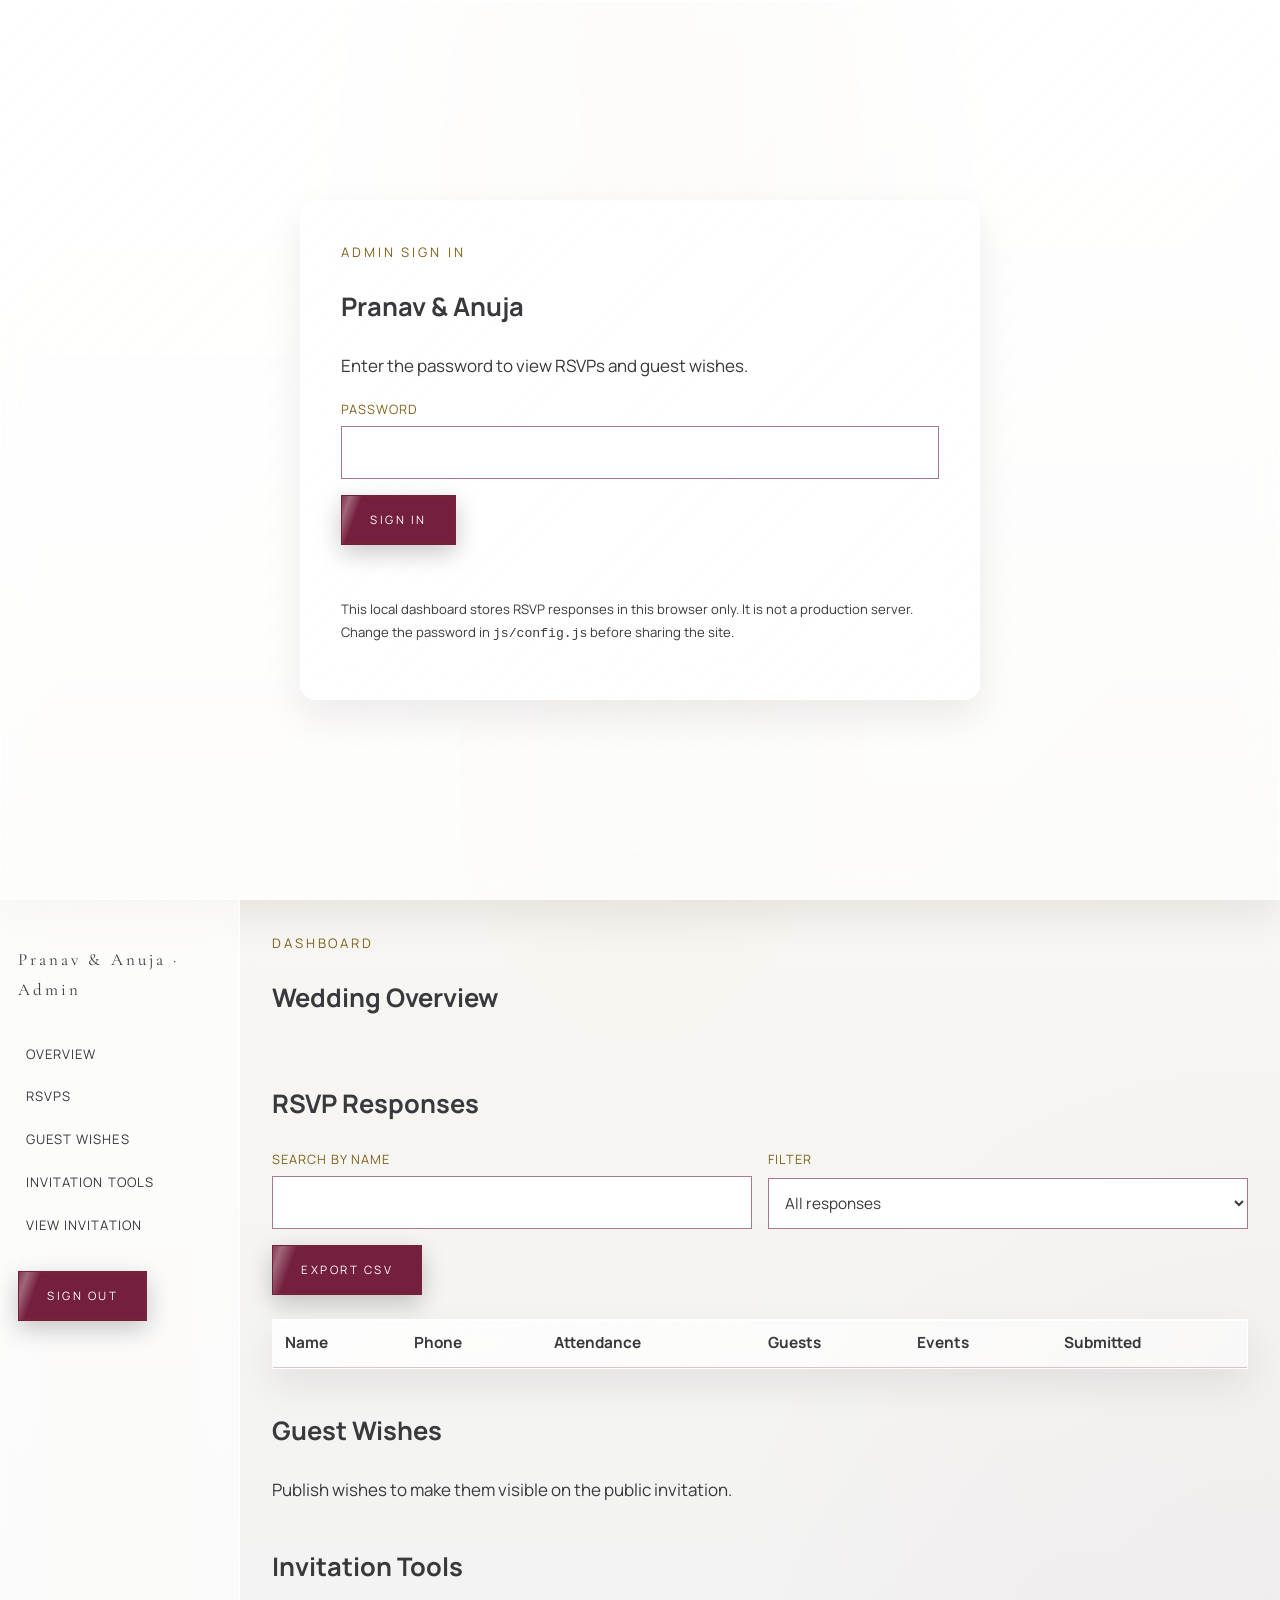
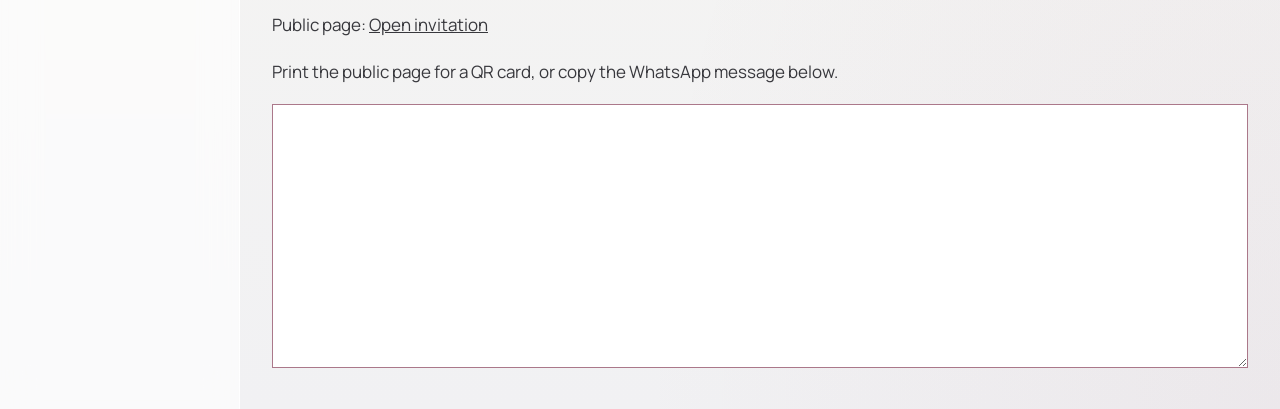
==== commit 085c4826: "change content animation and background color" ====
--- a/admin.html
+++ b/admin.html
@@ -1,9 +1,9 @@
 <!DOCTYPE html>
-<html lang="mr">
+<html lang="en">
   <head>
     <meta charset="UTF-8" />
     <meta name="viewport" content="width=device-width, initial-scale=1" />
-    <title>प्रशासक · प्रणव आणि अनुजा</title>
+    <title>Admin · Pranav &amp; Anuja</title>
     <link rel="icon" href="assets/favicon.svg" type="image/svg+xml" />
     <link rel="preconnect" href="https://fonts.googleapis.com" />
     <link rel="preconnect" href="https://fonts.gstatic.com" crossorigin />
@@ -11,70 +11,70 @@
       href="https://fonts.googleapis.com/css2?family=Cormorant+Garamond:wght@500&family=Manrope:wght@400;500&display=swap"
       rel="stylesheet"
     />
-    <link rel="stylesheet" href="css/styles.css" />
+    <link rel="stylesheet" href="css/styles.css?v=70" />
   </head>
   <body>
     <div class="login-box" id="login-view">
       <form class="card" id="login-form">
-        <p class="section-kicker">प्रशासकीय प्रवेश</p>
-        <h2>प्रणव आणि अनुजा</h2>
-        <p>उपस्थितीची उत्तरे आणि शुभेच्छा पाहण्यासाठी संकेतशब्द भरा.</p>
+        <p class="section-kicker">Admin Sign In</p>
+        <h2>Pranav &amp; Anuja</h2>
+        <p>Enter the password to view RSVPs and guest wishes.</p>
         <label>
-          <span>संकेतशब्द</span>
+          <span>Password</span>
           <input type="password" name="pass" required autocomplete="current-password" />
         </label>
-        <p style="margin-top: 16px"><button class="btn btn--solid" type="submit">प्रवेश करा</button></p>
+        <p style="margin-top: 16px"><button class="btn btn--solid" type="submit">Sign In</button></p>
         <p class="form-status" id="login-status"></p>
         <p style="font-size: 0.82rem; color: var(--champagne)">
-          हे स्थानिक डॅशबोर्ड पाहुण्यांची उत्तरे फक्त या ब्राउझरमध्ये साठवते. हा उत्पादनासाठीचा सर्व्हर नाही. शेअर करण्यापूर्वी <code>js/config.js</code> मधील संकेतशब्द बदला.
+          This local dashboard stores RSVP responses in this browser only. It is not a production server. Change the password in <code>js/config.js</code> before sharing the site.
         </p>
       </form>
     </div>
 
     <div class="admin-shell" id="dash-view" hidden>
       <aside class="admin-side">
-        <p class="brand" style="color: var(--champagne); margin-bottom: 28px">प्रणव आणि अनुजा · प्रशासन</p>
-        <a href="#overview">आढावा</a>
-        <a href="#rsvps">उपस्थितीची उत्तरे</a>
-        <a href="#wishes">शुभेच्छा</a>
-        <a href="#tools">निमंत्रणाची साधने</a>
-        <a href="index.html">निमंत्रण पहा</a>
-        <button class="btn" id="signout" type="button" style="margin-top: 24px">बाहेर पडा</button>
+        <p class="brand" style="color: var(--champagne); margin-bottom: 28px">Pranav &amp; Anuja · Admin</p>
+        <a href="#overview">Overview</a>
+        <a href="#rsvps">RSVPs</a>
+        <a href="#wishes">Guest Wishes</a>
+        <a href="#tools">Invitation Tools</a>
+        <a href="index.html">View Invitation</a>
+        <button class="btn" id="signout" type="button" style="margin-top: 24px">Sign Out</button>
       </aside>
       <main class="admin-main">
         <section id="overview">
-          <p class="section-kicker">डॅशबोर्ड</p>
-          <h2>विवाहसोहळ्याचा आढावा</h2>
+          <p class="section-kicker">Dashboard</p>
+          <h2>Wedding Overview</h2>
           <div class="stats" id="stats"></div>
         </section>
 
         <section id="rsvps" style="margin-top: 40px">
-          <h2>उपस्थितीची नोंद</h2>
+          <h2>RSVP Responses</h2>
           <div class="form-row" style="margin: 16px 0">
             <label>
-              <span>नाव शोधा</span>
+              <span>Search by name</span>
               <input id="search" type="search" />
             </label>
             <label>
-              <span>निवड</span>
+              <span>Filter</span>
               <select id="filter">
-                <option value="all">सर्व उत्तरे</option>
-                <option value="accepts">उपस्थित राहणार</option>
-                <option value="declines">उपस्थित राहू शकणार नाही</option>
+                <option value="all">All responses</option>
+                <option value="accepts">Attending</option>
+                <option value="declines">Unable to attend</option>
               </select>
             </label>
           </div>
-          <button class="btn btn--dark" id="export" type="button">CSV निर्यात करा</button>
+          <button class="btn btn--dark" id="export" type="button">Export CSV</button>
           <div class="table-wrap">
             <table>
               <thead>
                 <tr>
-                  <th>नाव</th>
-                  <th>दूरध्वनी</th>
-                  <th>उत्तर</th>
-                  <th>पाहुणे</th>
-                  <th>सोहळे</th>
-                  <th>प्राप्त दिनांक</th>
+                  <th>Name</th>
+                  <th>Phone</th>
+                  <th>Attendance</th>
+                  <th>Guests</th>
+                  <th>Events</th>
+                  <th>Submitted</th>
                 </tr>
               </thead>
               <tbody id="rsvp-body"></tbody>
@@ -83,22 +83,22 @@
         </section>
 
         <section id="wishes" style="margin-top: 40px">
-          <h2>पाहुण्यांच्या शुभेच्छा</h2>
-          <p>शुभेच्छा सार्वजनिक निमंत्रणावर दिसण्यापूर्वी त्या प्रकाशित करा.</p>
+          <h2>Guest Wishes</h2>
+          <p>Publish wishes to make them visible on the public invitation.</p>
           <div id="wish-list"></div>
         </section>
 
         <section id="tools" style="margin-top: 40px">
-          <h2>निमंत्रणाची साधने</h2>
-          <p>सार्वजनिक पृष्ठ: <a href="index.html">निमंत्रण उघडा</a></p>
-          <p>QR कार्डसाठी सार्वजनिक पृष्ठ प्रिंट करा किंवा खालील व्हॉट्सॲप संदेश कॉपी करा.</p>
+          <h2>Invitation Tools</h2>
+          <p>Public page: <a href="index.html">Open invitation</a></p>
+          <p>Print the public page for a QR card, or copy the WhatsApp message below.</p>
           <textarea id="wa-preview" readonly rows="8"></textarea>
         </section>
       </main>
     </div>
 
-    <script src="js/config.js"></script>
+    <script src="js/config.js?v=11"></script>
     <script src="js/storage.js"></script>
-    <script src="js/admin.js"></script>
+    <script src="js/admin.js?v=2"></script>
   </body>
 </html>
--- a/css/styles.css
+++ b/css/styles.css
@@ -1,18 +1,18 @@
 :root {
-  --burgundy: #090807;
-  --maroon: #0b0a08;
-  --gold: #c6a15b;
-  --champagne: #e7d5a4;
-  --ivory: #0b0a08;
-  --sage: #c6a15b;
-  --charcoal: #0c0b09;
-  --ink: #e7d5a4;
-  --paper: #11100d;
+  --burgundy: #741f3d;
+  --maroon: #741f3d;
+  --gold: #80621c;
+  --champagne: #38383d;
+  --ivory: #ffffff;
+  --sage: #741f3d;
+  --charcoal: #4b4b50;
+  --ink: #38383d;
+  --paper: #f1f1f3;
   --shadow: 0 24px 60px rgba(0, 0, 0, 0.48);
-  --frame: linear-gradient(135deg, #e7d5a4, #c6a15b 40%, #8c6b32 70%, #e7d5a4);
-  --serif: "Cormorant Garamond", "Noto Serif Devanagari", "Times New Roman", serif;
-  --sans: "Manrope", "Noto Serif Devanagari", system-ui, sans-serif;
-  --deva: "Noto Serif Devanagari", serif;
+  --frame: linear-gradient(135deg, #80621c, #b08a32 40%, #741f3d 70%, #80621c);
+  --serif: "Cormorant Garamond", "Times New Roman", serif;
+  --sans: "Manrope", system-ui, sans-serif;
+  --deva: "Cormorant Garamond", Georgia, serif;
   --max: 1180px;
   --nav-h: 76px;
 }
@@ -30,7 +30,7 @@
 body {
   margin: 0;
   color: var(--ink);
-  background: radial-gradient(ellipse at 50% -15%, rgba(198,161,91,.12), transparent 42%), linear-gradient(180deg, #070605 0%, #0d0b08 48%, #080706 100%);
+  background: radial-gradient(ellipse at 50% -15%, rgba(128,98,28,.10), transparent 42%), radial-gradient(ellipse at 100% 100%, rgba(116,31,61,.045), transparent 36%), linear-gradient(180deg, #ffffff 0%, #f7f6f2 48%, #f1f1f3 100%);
   font-family: var(--sans);
   line-height: 1.7;
   overflow-x: hidden;
@@ -81,29 +81,29 @@
   isolation: isolate;
   overflow: hidden;
   appearance: none;
-  border: 1px solid #c6a15b;
-  background-color: #090807;
-  background-image: linear-gradient(110deg, transparent 45%, rgba(255,244,208,.32) 50%, transparent 55%);
+  border: 1px solid #741f3d;
+  background-color: #ffffff;
+  background-image: linear-gradient(110deg, transparent 45%, rgba(255,255,255,.32) 50%, transparent 55%);
   background-repeat: no-repeat;
   background-size: 200% 100%;
   background-position: 100% 0;
-  color: #e7d5a4;
+  color: #80621c;
   letter-spacing: 0.22em;
   text-transform: uppercase;
   font-size: 0.72rem;
   padding: 14px 28px;
   cursor: pointer;
-  box-shadow: 0 8px 24px rgba(0,0,0,.22), inset 0 0 0 1px rgba(231,213,164,.08);
+  box-shadow: 0 8px 24px rgba(0,0,0,.22), inset 0 0 0 1px rgba(128,98,28,.08);
   transition: background-color .35s, background-position .7s cubic-bezier(.2,.7,.2,1), color .35s, transform .35s, box-shadow .35s;
 }
 
 .btn:hover,
 .btn:focus-visible {
-  background-color: #14110b;
+  background-color: #e9e9ec;
   background-position: 0 0;
-  color: #f4dfaa;
+  color: #58152f;
   transform: translateY(-3px);
-  box-shadow: 0 12px 32px rgba(0,0,0,.32), 0 0 18px rgba(198,161,91,.2), inset 0 0 0 1px rgba(231,213,164,.16);
+  box-shadow: 0 12px 32px rgba(0,0,0,.32), 0 0 18px rgba(116,31,61,.2), inset 0 0 0 1px rgba(128,98,28,.16);
 }
 
 .btn--solid {
@@ -129,7 +129,7 @@
   z-index: 50;
   display: grid;
   place-items: center;
-  background: radial-gradient(ellipse at center, #17130c 0%, #080706 72%);
+  background: radial-gradient(ellipse at center, #e4e4e8 0%, #f0f0f2 72%);
   color: var(--champagne);
   text-align: center;
   padding: 24px;
@@ -142,7 +142,7 @@
   content: "";
   position: absolute;
   z-index: -1;
-  border: 1px solid rgba(231, 213, 164, 0.12);
+  border: 1px solid rgba(128, 98, 28, 0.12);
   border-radius: 50%;
   pointer-events: none;
 }
@@ -150,7 +150,7 @@
 .gate::before {
   width: min(88vw, 760px);
   aspect-ratio: 1;
-  box-shadow: 0 0 0 18px rgba(231, 213, 164, 0.025), 0 0 100px rgba(198, 161, 91, 0.12);
+  box-shadow: 0 0 0 18px rgba(128, 98, 28, 0.025), 0 0 100px rgba(116, 31, 61, 0.12);
   animation: gateHalo 8s ease-in-out infinite alternate;
 }
 
@@ -173,7 +173,7 @@
   border-radius: 50%;
   opacity: 0;
   transform: translate(-50%, -50%) scale(0.25);
-  background: radial-gradient(circle, rgba(239, 217, 164, 0.28), rgba(198, 161, 91, 0.12) 35%, transparent 72%);
+  background: radial-gradient(circle, rgba(116,31,61, 0.28), rgba(116, 31, 61, 0.12) 35%, transparent 72%);
   pointer-events: none;
 }
 
@@ -187,7 +187,7 @@
   top: 13%;
   bottom: 13%;
   width: 1px;
-  background: linear-gradient(transparent, rgba(231, 213, 164, 0.42) 20%, rgba(231, 213, 164, 0.42) 80%, transparent);
+  background: linear-gradient(transparent, rgba(128, 98, 28, 0.42) 20%, rgba(128, 98, 28, 0.42) 80%, transparent);
   opacity: 0.65;
   animation: railArrive 1.2s 0.25s ease both;
 }
@@ -206,22 +206,22 @@
 /* Three scene watercolor invitation film */
 .gate {
   background:
-    radial-gradient(ellipse at 50% 42%, #19150d, #0b0a08 60%, #070605 100%);
+    radial-gradient(ellipse at 50% 42%, #ececef, #f7f7f8 60%, #fafafa 100%);
   color: var(--champagne);
 }
 
 .gate::before,
 .gate::after {
-  border-color: rgba(165, 145, 105, .18);
+  border-color: rgba(116,31,61,.18);
 }
 
 .gate::before {
-  box-shadow: 0 0 0 18px rgba(198,161,91,.025), 0 0 100px rgba(198,161,91,.08);
-}
-
-.gate__light { background: radial-gradient(circle, rgba(231,213,164,.5), rgba(198,161,91,.16) 45%, transparent 72%); }
+  box-shadow: 0 0 0 18px rgba(116,31,61,.025), 0 0 100px rgba(116,31,61,.08);
+}
+
+.gate__light { background: radial-gradient(circle, rgba(128,98,28,.5), rgba(116,31,61,.16) 45%, transparent 72%); }
 .gate__side-rail {
-  background: linear-gradient(transparent, rgba(167,139,89,.42) 20%, rgba(167,139,89,.42) 80%, transparent);
+  background: linear-gradient(transparent, rgba(116,31,61,.42) 20%, rgba(116,31,61,.42) 80%, transparent);
 }
 .gate__inner {
   --intro-card-height: min(72vh, 660px);
@@ -258,10 +258,10 @@
   border: 0;
   border-radius: 3px;
   background:
-    radial-gradient(ellipse at 12% 12%, rgba(198,161,91,.13), transparent 35%),
+    radial-gradient(ellipse at 12% 12%, rgba(116,31,61,.13), transparent 35%),
     radial-gradient(ellipse at 90% 88%, rgba(229,203,139,.1), transparent 38%),
-    #100e0a;
-  box-shadow: inset 0 1px 0 rgba(231,213,164,.12);
+    #f5f5f6;
+  box-shadow: inset 0 1px 0 rgba(128,98,28,.12);
   transform-style: preserve-3d;
   animation: introCardFloat 7s ease-in-out infinite;
 }
@@ -313,8 +313,8 @@
   margin: 2px auto 16px;
   padding: 6px;
   border-radius: 50% 50% 46% 46%;
-  background: rgba(12,11,9,.92);
-  box-shadow: 0 10px 30px rgba(70,52,31,.13);
+  background: rgba(255,255,255,.92);
+  box-shadow: none;
   animation: portraitFloat 5s ease-in-out infinite;
 }
 .intro-film__portrait { display: block; width: 100%; height: 100%; object-fit: cover; border-radius: inherit; }
@@ -337,16 +337,16 @@
   line-height: 1.8;
   text-transform: uppercase;
 }
-.intro-film__scene--together { background: radial-gradient(ellipse at 50% 48%, rgba(198,161,91,.12), transparent 65%); }
+.intro-film__scene--together { background: radial-gradient(ellipse at 50% 48%, rgba(116,31,61,.12), transparent 65%); }
 .intro-film__wash { position: absolute; z-index: -1; width: 210px; height: 130px; border-radius: 50%; filter: blur(28px); opacity: .3; }
-.intro-film__wash--blue { top: 27%; left: -25%; background: #8a6a32; transform: rotate(-24deg); }
-.intro-film__wash--gold { right: -24%; bottom: 17%; background: #ead9ac; transform: rotate(24deg); }
+.intro-film__wash--blue { top: 27%; left: -25%; background: #741f3d; transform: rotate(-24deg); }
+.intro-film__wash--gold { right: -24%; bottom: 17%; background: #741f3d; transform: rotate(24deg); }
 .intro-film__script--large { margin: 0 0 20px; font-size: clamp(3rem, 13vw, 4.4rem); }
 .intro-film__message { margin: 0; color: var(--champagne); font: 1.12rem/1.55 var(--serif); }
 .intro-film__small { margin: 25px 0 0; color: var(--gold); font-size: .55rem; letter-spacing: .19em; text-transform: uppercase; }
 .intro-film__script--save { margin: 0 0 11px; font-size: 2.45rem; }
 .intro-film__names--compact { font-size: 2.4rem; }
-.intro-film__rule { width: 42px; height: 1px; margin: 18px 0 13px; background: #b99c64; }
+.intro-film__rule { width: 42px; height: 1px; margin: 18px 0 13px; background: #741f3d; }
 .intro-film__details { margin: 0 0 13px; }
 .intro-film__venue { margin: 0; color: var(--champagne); font: 1.15rem/1.35 var(--serif); }
 .intro-film__hashtag { margin: 14px 0 0; color: var(--gold); font-size: .62rem; letter-spacing: .15em; }
@@ -424,7 +424,7 @@
 }
 
 .envelope__body {
-  background: linear-gradient(180deg, #14110b, #080706);
+  background: linear-gradient(180deg, #e9e9ec, #f0f0f2);
   border: 1px solid var(--gold);
   box-shadow: 0 20px 50px rgba(0, 0, 0, 0.35);
   clip-path: polygon(0 0, 100% 0, 100% 100%, 0 100%);
@@ -432,7 +432,7 @@
 }
 
 .envelope.is-open .envelope__body {
-  box-shadow: 0 30px 70px rgba(0, 0, 0, 0.45), 0 0 36px rgba(231, 213, 164, 0.16);
+  box-shadow: 0 30px 70px rgba(0, 0, 0, 0.45), 0 0 36px rgba(128, 98, 28, 0.16);
   transform: translateY(12px) scale(1.015);
 }
 
@@ -440,12 +440,12 @@
   content: "";
   position: absolute;
   inset: 10px;
-  border: 1px solid rgba(198, 161, 91, 0.35);
+  border: 1px solid rgba(116, 31, 61, 0.35);
 }
 
 .envelope__flap {
   height: 52%;
-  background: linear-gradient(180deg, #1a150c, #0b0a08);
+  background: linear-gradient(180deg, #f0f0f2, #f7f7f8);
   border: 1px solid var(--gold);
   transform-origin: top center;
   clip-path: polygon(0 0, 100% 0, 50% 100%);
@@ -460,8 +460,8 @@
 .envelope__front {
   z-index: 2;
   clip-path: polygon(0 0, 50% 44%, 100% 0, 100% 100%, 0 100%);
-  background: linear-gradient(180deg, #17130c, #090807 72%);
-  border: 1px solid rgba(198, 161, 91, 0.72);
+  background: linear-gradient(180deg, #e4e4e8, #ffffff 72%);
+  border: 1px solid rgba(116, 31, 61, 0.72);
   opacity: 0;
   transition: opacity 0.7s 0.5s ease;
 }
@@ -479,15 +479,15 @@
   left: 16px;
   right: 16px;
   bottom: 16px;
-  background: linear-gradient(180deg, #17130c, #090807);
+  background: linear-gradient(180deg, #e4e4e8, #ffffff);
   color: var(--champagne);
   z-index: 1;
   display: grid;
   place-items: center;
   transform: translateY(18px);
   transition: transform 1.8s 0.28s cubic-bezier(0.16, 1, 0.3, 1), box-shadow 1.4s 0.28s ease;
-  border: 1px solid #d4b56c;
-  box-shadow: 0 4px 12px rgba(60, 20, 20, 0.1);
+  border: 1px solid #741f3d;
+  box-shadow: 0 4px 12px rgba(128,98,28,.1);
 }
 
 .envelope.is-open .envelope__card {
@@ -522,8 +522,8 @@
   height: 72px;
   margin-left: -36px;
   border-radius: 50%;
-  background: radial-gradient(circle at 35% 30%, #efd9a4, #c6a15b 45%, #8a6a32);
-  color: #090807;
+  background: radial-gradient(circle at 35% 30%, #80621c, #741f3d 45%, #741f3d);
+  color: #ffffff;
   display: grid;
   place-items: center;
   font-family: var(--serif);
@@ -606,10 +606,10 @@
   align-items: center;
   justify-content: space-between;
   padding: 0 6vw;
-  background: linear-gradient(180deg, rgba(29,24,15,.94), rgba(8,7,6,.96) 75%);
+  background: linear-gradient(180deg, rgba(255,255,255,.96), rgba(245,245,246,.98) 75%);
   backdrop-filter: blur(14px);
-  border-bottom: 1px solid rgba(198, 161, 91, 0.35);
-  box-shadow: 0 8px 28px rgba(0,0,0,.38), inset 0 1px 0 rgba(255,244,208,.08);
+  border-bottom: 1px solid rgba(116, 31, 61, 0.35);
+  box-shadow: 0 8px 28px rgba(0,0,0,.38), inset 0 1px 0 rgba(255,255,255,.08);
 }
 
 .brand {
@@ -698,9 +698,10 @@
   position: relative;
   min-height: calc(100vh - var(--nav-h));
   display: grid;
-  place-items: center;
+  place-items: end center;
   color: var(--champagne);
   overflow: hidden;
+  padding-bottom: clamp(28px, 6vh, 72px);
 }
 
 .hero__media {
@@ -721,20 +722,67 @@
   z-index: 0;
   inset: 0;
   background:
-    radial-gradient(ellipse at 50% 8%, rgba(198,161,91,.2), transparent 42%),
-    linear-gradient(180deg, rgba(0, 0, 0, 0.34), rgba(0, 0, 0, 0.84) 70%),
-    radial-gradient(ellipse at center, transparent 20%, rgba(0, 0, 0, 0.56) 100%);
+    radial-gradient(ellipse at 50% 45%, rgba(30,12,20,.08), transparent 62%),
+    linear-gradient(180deg, rgba(15,10,12,.04) 25%, rgba(25,10,17,.22) 62%, rgba(25,10,17,.68) 100%);
+  overflow: hidden;
+}
+
+.hero__veil::after {
+  content: "";
+  position: absolute;
+  inset: -20%;
+  pointer-events: none;
+  background: linear-gradient(110deg, transparent 43%, rgba(255,219,125,.025) 47%, rgba(255,219,125,.2) 50%, rgba(255,219,125,.04) 54%, transparent 58%);
+  transform: translateX(-65%);
+  mix-blend-mode: screen;
+  animation: heroGloss 9s ease-in-out infinite;
+}
+
+@keyframes heroGloss {
+  0%, 16% { transform: translateX(-65%); opacity: 0; }
+  28% { opacity: .8; }
+  72% { opacity: .8; }
+  84%, 100% { transform: translateX(65%); opacity: 0; }
 }
 
 
 .hero__frame {
   position: relative;
   z-index: 2;
-  width: min(880px, 92vw);
-  padding: clamp(32px, 6vw, 72px) clamp(20px, 5vw, 56px);
+  width: min(760px, 92vw);
+  padding: clamp(22px, 4vw, 46px) clamp(20px, 5vw, 56px);
   text-align: center;
+  margin-bottom: 0;
   border: 0;
+  border-radius: 0;
+  background: transparent;
   box-shadow: none;
+  -webkit-backdrop-filter: none;
+  backdrop-filter: none;
+  text-shadow: 0 2px 16px rgba(0,0,0,.42);
+}
+
+.hero__frame .section-kicker,
+.hero__frame .deva,
+.hero__frame .hero__meta,
+.hero h1 {
+  color: #fff8e8;
+  text-shadow: 0 2px 12px rgba(0,0,0,.74), 0 0 24px rgba(0,0,0,.3);
+}
+
+.hero__frame .section-kicker,
+.hero__frame .deva {
+  color: #f2cf72;
+}
+
+.hero__frame .hero__meta:last-child {
+  color: #f2cf72;
+}
+
+.hero h1 span:not(.amp),
+.hero__heart {
+  color: #f2cf72;
+  text-shadow: 0 2px 12px rgba(0,0,0,.78);
 }
 
 .hero__frame::before,
@@ -809,10 +857,17 @@
   color: var(--gold);
 }
 
-.amp {
-  font-style: italic;
-  color: var(--gold);
-  font-weight: 400;
+.hero__heart {
+  display: block;
+  width: .38em;
+  height: .38em;
+  margin: .32em auto .24em;
+  fill: none;
+  stroke: #f2cf72;
+  stroke-width: 1.6;
+  stroke-linecap: round;
+  stroke-linejoin: round;
+  filter: drop-shadow(0 1px 5px rgba(0,0,0,.7));
 }
 
 .hero__meta {
@@ -844,8 +899,8 @@
   pointer-events: none;
   opacity: .28;
   background:
-    radial-gradient(ellipse at 12% 8%, rgba(231,213,164,.26), transparent 34%),
-    radial-gradient(ellipse at 88% 92%, rgba(198,161,91,.2), transparent 38%);
+    radial-gradient(ellipse at 12% 8%, rgba(128,98,28,.26), transparent 34%),
+    radial-gradient(ellipse at 88% 92%, rgba(116,31,61,.2), transparent 38%);
   animation: pageGoldGlow 10s ease-in-out infinite alternate;
 }
 
@@ -855,17 +910,17 @@
 }
 
 .section--maroon {
-  background: radial-gradient(ellipse at 50% 0%, rgba(198,161,91,.1), transparent 52%), linear-gradient(145deg, #12100b, #070605 58%, #100d08);
+  background: radial-gradient(ellipse at 50% 0%, rgba(116,31,61,.1), transparent 52%), linear-gradient(145deg, #ededf0, #fafafa 58%, #f7f7f8);
   color: var(--champagne);
 }
 
 .section--ivory {
-  background: radial-gradient(ellipse at 100% 20%, rgba(198,161,91,.075), transparent 38%), linear-gradient(125deg, #100e0a, #080706 60%, #0d0b08);
+  background: radial-gradient(ellipse at 100% 20%, rgba(116,31,61,.075), transparent 38%), linear-gradient(125deg, #f5f5f6, #f0f0f2 60%, #f5f5f6);
   color: var(--champagne);
 }
 
 .section--paper {
-  background: radial-gradient(ellipse at 0% 90%, rgba(198,161,91,.07), transparent 42%), linear-gradient(155deg, #14110c, #090807 62%, #100d09);
+  background: radial-gradient(ellipse at 0% 90%, rgba(116,31,61,.07), transparent 42%), linear-gradient(155deg, #e9e9ec, #ffffff 62%, #f1f1f3);
   color: var(--champagne);
 }
 
@@ -873,9 +928,9 @@
   overflow: hidden;
   color: var(--champagne);
   background:
-    radial-gradient(ellipse at 50% -12%, rgba(231,213,164,.13), transparent 45%),
-    radial-gradient(ellipse at 100% 100%, rgba(198,161,91,.09), transparent 36%),
-    linear-gradient(135deg, #17130c, #080706 58%, #100d09);
+    radial-gradient(ellipse at 50% -12%, rgba(128,98,28,.13), transparent 45%),
+    radial-gradient(ellipse at 100% 100%, rgba(116,31,61,.09), transparent 36%),
+    linear-gradient(135deg, #e4e4e8, #f0f0f2 58%, #f1f1f3);
 }
 
 .marriage-intro .lead {
@@ -902,14 +957,14 @@
 }
 
 .marriage-value:hover h3 {
-  color: #f4dfaa;
-  text-shadow: 0 0 18px rgba(198,161,91,.25);
+  color: #58152f;
+  text-shadow: 0 0 18px rgba(116,31,61,.25);
 }
 
 .marriage-value p {
   max-width: 24rem;
   margin: 0 auto;
-  color: rgba(231,213,164,.78);
+  color: #4b4b50;
   font-size: .88rem;
   line-height: 1.85;
 }
@@ -937,12 +992,13 @@
   font-size: clamp(2.1rem, 5vw, 3.6rem);
   line-height: 1.1;
   margin: 0 0 16px;
+  color: var(--maroon);
 }
 
 .lead {
   max-width: 44rem;
   margin: 0 auto 40px;
-  color: rgba(231,213,164,.8);
+  color: #4b4b50;
 }
 
 .section--maroon .lead {
@@ -966,7 +1022,7 @@
 }
 
 .count {
-  border: 1px solid rgba(198, 161, 91, 0.45);
+  border: 1px solid rgba(116, 31, 61, 0.45);
   padding: 22px 8px;
   background: rgba(248, 242, 232, 0.06);
 }
@@ -1041,17 +1097,17 @@
   isolation: isolate;
   aspect-ratio: 4 / 5;
   overflow: hidden;
-  background: linear-gradient(145deg, rgba(255,244,208,.15), transparent 34%), linear-gradient(160deg, #17140e, #090807 72%);
-  box-shadow: 0 22px 48px rgba(0,0,0,.42);
+  background: linear-gradient(145deg, rgba(255,255,255,.15), transparent 34%), linear-gradient(160deg, #e4e4e8, #ffffff 72%);
+  box-shadow: none;
 }
 
 .milestone__media::after {
   content: "";
   position: absolute;
   z-index: 1;
-  inset: 18% 0 0;
+  inset: 28% 0 0;
   pointer-events: none;
-  background: linear-gradient(180deg, transparent 0%, rgba(7,6,5,.38) 34%, rgba(7,6,5,.94) 100%);
+  background: linear-gradient(180deg, rgba(38,12,24,0) 0%, rgba(38,12,24,.42) 38%, rgba(38,12,24,.9) 100%);
 }
 
 .milestone img {
@@ -1074,9 +1130,9 @@
   z-index: 2;
   inset: auto 0 0;
   padding: clamp(22px, 3vw, 34px);
-  background: linear-gradient(145deg, rgba(255,244,208,.1), transparent 42%);
-  box-shadow: inset 0 1px 0 rgba(255,244,208,.08);
-  backdrop-filter: blur(2px);
+  background: transparent;
+  box-shadow: none;
+  backdrop-filter: none;
 }
 
 .milestone__copy::before {
@@ -1086,7 +1142,7 @@
   left: clamp(22px, 3vw, 34px);
   width: 54px;
   height: 2px;
-  background: linear-gradient(90deg, #8a6a32, #efd9a4, transparent);
+  background: linear-gradient(90deg, #741f3d, #80621c, transparent);
 }
 
 .milestone h3 {
@@ -1095,18 +1151,21 @@
   line-height: 1.12;
   margin: 8px 0 14px;
   font-weight: 500;
-  color: var(--champagne);
+  color: #ffffff;
+  text-shadow: 0 2px 12px rgba(0,0,0,.9);
 }
 
 .milestone__copy p {
   margin: 0;
-  color: rgba(231,213,164,.84);
+  color: #ffffff;
+  text-shadow: 0 1px 9px rgba(0,0,0,.9);
   font-size: .96rem;
   line-height: 1.9;
 }
 
 .milestone time {
-  color: var(--gold);
+  color: #f2cf72;
+  text-shadow: 0 1px 9px rgba(0,0,0,.9);
   letter-spacing: 0.16em;
   text-transform: uppercase;
   font-size: 0.74rem;
@@ -1120,8 +1179,8 @@
 }
 
 .event-card {
-  border: 1px solid rgba(198, 161, 91, 0.55);
-  background: linear-gradient(145deg, rgba(255,244,208,.08), transparent 36%), linear-gradient(160deg, #17140e, #090807 72%);
+  border: 1px solid rgba(116, 31, 61, 0.55);
+  background: linear-gradient(145deg, rgba(255,255,255,.08), transparent 36%), linear-gradient(160deg, #e4e4e8, #ffffff 72%);
   color: var(--champagne);
   overflow: hidden;
   display: flex;
@@ -1217,10 +1276,14 @@
   left: 0;
   right: 0;
   bottom: 0;
-  padding: 12px;
-  background: linear-gradient(transparent, rgba(36, 29, 27, 0.72));
-  color: var(--champagne);
-  font-size: 0.85rem;
+  padding: 30px 16px 15px;
+  background: linear-gradient(180deg, rgba(8,8,10,0) 0%, rgba(8,8,10,.58) 30%, rgba(8,8,10,.82) 100%);
+  color: #fff8e8;
+  text-shadow: 0 1px 8px rgba(0,0,0,.9);
+  font-size: 0.96rem;
+  line-height: 1.5;
+  -webkit-backdrop-filter: blur(8px) saturate(1.15);
+  backdrop-filter: blur(8px) saturate(1.15);
 }
 
 .empty {
@@ -1257,7 +1320,7 @@
 
 .detail-list li {
   padding: 10px 0;
-  border-bottom: 1px solid rgba(198, 161, 91, 0.35);
+  border-bottom: 1px solid rgba(116, 31, 61, 0.35);
 }
 
 .detail-list strong {
@@ -1271,8 +1334,8 @@
 .map-frame {
   margin-top: 18px;
   min-height: 220px;
-  border: 1px solid rgba(198, 161, 91, 0.45);
-  background: linear-gradient(145deg, rgba(255,244,208,.08), transparent 38%), linear-gradient(160deg, #17140e, #090807 72%);
+  border: 1px solid rgba(116, 31, 61, 0.45);
+  background: linear-gradient(145deg, rgba(255,255,255,.08), transparent 38%), linear-gradient(160deg, #e4e4e8, #ffffff 72%);
   display: grid;
   place-items: center;
 }
@@ -1287,8 +1350,8 @@
 .card {
   width: min(680px, 100%);
   margin: 0 auto;
-  background: linear-gradient(145deg, rgba(255,244,208,.08), transparent 38%), linear-gradient(160deg, #17140e, #090807 72%);
-  border: 1px solid rgba(198, 161, 91, 0.55);
+  background: linear-gradient(145deg, rgba(255,255,255,.08), transparent 38%), linear-gradient(160deg, #e4e4e8, #ffffff 72%);
+  border: 1px solid rgba(116, 31, 61, 0.55);
   padding: clamp(22px, 4vw, 40px);
   box-shadow: var(--shadow);
   color: var(--champagne);
@@ -1322,8 +1385,8 @@
 select,
 textarea {
   width: 100%;
-  border: 1px solid rgba(198, 161, 91, 0.6);
-  background: #090807;
+  border: 1px solid rgba(116, 31, 61, 0.6);
+  background: #ffffff;
   padding: 12px 12px;
   color: var(--champagne);
 }
@@ -1396,9 +1459,9 @@
   padding: clamp(30px, 4vw, 48px) 6vw;
   color: var(--champagne);
   background:
-    radial-gradient(ellipse at 84% 50%, rgba(231,213,164,.24), transparent 38%),
-    radial-gradient(ellipse at 12% 0%, rgba(198,161,91,.12), transparent 38%),
-    linear-gradient(118deg, #080706, #17130c 55%, #080706);
+    radial-gradient(ellipse at 84% 50%, rgba(128,98,28,.24), transparent 38%),
+    radial-gradient(ellipse at 12% 0%, rgba(116,31,61,.12), transparent 38%),
+    linear-gradient(118deg, #f0f0f2, #e4e4e8 55%, #f0f0f2);
 }
 
 .share-footer::before,
@@ -1408,7 +1471,7 @@
   left: 6vw;
   right: 6vw;
   height: 1px;
-  background: linear-gradient(90deg, transparent, rgba(231,213,164,.55), transparent);
+  background: linear-gradient(90deg, transparent, rgba(128,98,28,.55), transparent);
 }
 .share-footer::before { top: 0; }
 .share-footer::after { bottom: 0; }
@@ -1436,7 +1499,7 @@
 
 .share-footer__lead {
   margin: 8px 0 18px;
-  color: rgba(248,242,232,.78);
+  color: #4b4b50;
   font-size: .9rem;
 }
 
@@ -1452,22 +1515,22 @@
 }
 
 .share-footer__primary {
-  background-color: #090807;
+  background-color: #ffffff;
   color: var(--champagne);
 }
 .share-footer__primary:hover,
 .share-footer__primary:focus-visible {
-  background-color: #14110b;
-  color: #f4dfaa;
+  background-color: #e9e9ec;
+  color: #58152f;
 }
 
 .share-footer__secondary {
   color: var(--champagne);
-  border-color: rgba(231,213,164,.55);
+  border-color: rgba(128,98,28,.55);
 }
 .share-footer__secondary:hover,
 .share-footer__secondary:focus-visible {
-  background-color: rgba(231,213,164,.16);
+  background-color: rgba(128,98,28,.16);
   color: var(--champagne);
 }
 
@@ -1484,9 +1547,9 @@
   align-items: center;
   gap: 16px;
   padding: 14px 18px;
-  border: 1px solid rgba(198,161,91,.8);
+  border: 1px solid rgba(116,31,61,.8);
   border-radius: 3px;
-  background: linear-gradient(145deg, rgba(255,244,208,.08), transparent 38%), linear-gradient(160deg, #17140e, #090807 72%);
+  background: linear-gradient(145deg, rgba(255,255,255,.08), transparent 38%), linear-gradient(160deg, #e4e4e8, #ffffff 72%);
   color: var(--champagne);
   box-shadow: 0 14px 38px rgba(20,5,10,.2);
 }
@@ -1520,7 +1583,7 @@
 }
 .share-footer__qr-details > p:not(.section-kicker) {
   margin: 0;
-  color: rgba(231,213,164,.8);
+  color: #4b4b50;
   font-size: .74rem;
 }
 
@@ -1542,18 +1605,18 @@
 }
 .share-footer__tool:hover,
 .share-footer__tool:focus-visible {
-  color: #f4dfaa;
+  color: #58152f;
   text-decoration: underline;
 }
 
 /* Footer */
 .site-footer {
-  background: radial-gradient(ellipse at 50% 0%, rgba(231,213,164,.22), transparent 48%), radial-gradient(ellipse at 100% 100%, rgba(198,161,91,.12), transparent 40%), linear-gradient(150deg, #17130c, #080706 65%, #100d09);
+  background: radial-gradient(ellipse at 50% 0%, rgba(128,98,28,.22), transparent 48%), radial-gradient(ellipse at 100% 100%, rgba(116,31,61,.12), transparent 40%), linear-gradient(150deg, #e4e4e8, #f0f0f2 65%, #f1f1f3);
   color: var(--champagne);
   text-align: center;
   padding: 80px 6vw 40px;
-  border-top: 1px solid rgba(198,161,91,.32);
-  box-shadow: inset 0 1px 0 rgba(255,244,208,.07);
+  border-top: 1px solid rgba(116,31,61,.32);
+  box-shadow: inset 0 1px 0 rgba(255,255,255,.07);
 }
 
 .site-footer h2 {
@@ -1579,15 +1642,15 @@
   height: 46px;
   border-radius: 50%;
   border: 1px solid var(--gold);
-  background: linear-gradient(145deg, rgba(255,244,208,.14), transparent 42%), linear-gradient(160deg, #17140e, #090807 72%);
+  background: linear-gradient(145deg, rgba(255,255,255,.14), transparent 42%), linear-gradient(160deg, #e4e4e8, #ffffff 72%);
   color: var(--champagne);
   cursor: pointer;
-  box-shadow: 0 10px 26px rgba(0,0,0,.35), inset 0 1px 0 rgba(255,244,208,.14);
+  box-shadow: 0 10px 26px rgba(0,0,0,.35), inset 0 1px 0 rgba(255,255,255,.14);
 }
 
 .icon-btn[aria-pressed="true"] {
   background: var(--gold);
-  color: #090807;
+  color: #ffffff;
 }
 
 /* Lightbox */
@@ -1595,7 +1658,7 @@
   position: fixed;
   inset: 0;
   z-index: 60;
-  background: rgba(24, 14, 16, 0.92);
+  background: rgba(30,30,34,.92);
   display: none;
   place-items: center;
   padding: 24px;
@@ -1719,7 +1782,7 @@
 }
 
 .admin-side {
-  background: radial-gradient(ellipse at 50% 0%, rgba(198,161,91,.19), transparent 58%), linear-gradient(180deg, #17130c, #080706 76%);
+  background: radial-gradient(ellipse at 50% 0%, rgba(116,31,61,.19), transparent 58%), linear-gradient(180deg, #e4e4e8, #f0f0f2 76%);
   color: var(--champagne);
   padding: 28px 18px;
 }
@@ -1745,11 +1808,11 @@
 }
 
 .stat {
-  border: 1px solid rgba(198, 161, 91, 0.5);
+  border: 1px solid rgba(116, 31, 61, 0.5);
   padding: 18px;
-  background: linear-gradient(145deg, rgba(255,244,208,.08), transparent 38%), linear-gradient(160deg, #17140e, #090807 72%);
-  color: var(--champagne);
-  box-shadow: 0 12px 28px rgba(0,0,0,.24), inset 0 1px 0 rgba(255,244,208,.1);
+  background: linear-gradient(145deg, rgba(255,255,255,.08), transparent 38%), linear-gradient(160deg, #e4e4e8, #ffffff 72%);
+  color: var(--champagne);
+  box-shadow: 0 12px 28px rgba(0,0,0,.24), inset 0 1px 0 rgba(255,255,255,.1);
 }
 
 .stat b {
@@ -1761,7 +1824,7 @@
 .table-wrap {
   overflow: auto;
   margin-top: 24px;
-  border: 1px solid rgba(198, 161, 91, 0.4);
+  border: 1px solid rgba(116, 31, 61, 0.4);
 }
 
 table {
@@ -1774,14 +1837,14 @@
 td {
   text-align: left;
   padding: 10px 12px;
-  border-bottom: 1px solid rgba(198, 161, 91, 0.25);
+  border-bottom: 1px solid rgba(116, 31, 61, 0.25);
 }
 
 .login-box {
   min-height: 100vh;
   display: grid;
   place-items: center;
-  background: radial-gradient(ellipse at 50% 35%, rgba(231,213,164,.17), transparent 48%), linear-gradient(150deg, #17130c, #080706 68%, #100d09);
+  background: radial-gradient(ellipse at 50% 35%, rgba(128,98,28,.17), transparent 48%), linear-gradient(150deg, #e4e4e8, #f0f0f2 68%, #f1f1f3);
 }
 
 @media (max-width: 900px) {
@@ -1798,8 +1861,8 @@
     display: none;
     flex-direction: column;
     gap: 0;
-    background: #090807;
-    border-bottom: 1px solid rgba(198, 161, 91, 0.4);
+    background: #ffffff;
+    border-bottom: 1px solid rgba(116, 31, 61, 0.4);
     padding: 12px 0;
   }
 
@@ -1957,3 +2020,166 @@
     background: white;
   }
 }
+
+
+/* White, maroon, and gray theme */
+.btn,
+.btn--dark,
+.btn--solid {
+  background-color: #741f3d;
+  border-color: #741f3d;
+  color: #ffffff;
+}
+.btn:hover,
+.btn:focus-visible,
+.btn--dark:hover,
+.btn--dark:focus-visible {
+  background-color: #58152f;
+  color: #ffffff;
+}
+
+/* Shared glass finish across the invitation */
+:root {
+  --glass-surface: rgba(255, 255, 255, .64);
+  --glass-edge: rgba(255, 255, 255, .82);
+  --glass-shadow: 0 16px 38px rgba(38, 12, 24, .08), inset 0 1px 0 rgba(255, 255, 255, .88);
+}
+
+.site-header {
+  background: rgba(255, 255, 255, .68);
+  -webkit-backdrop-filter: blur(20px) saturate(1.25);
+  backdrop-filter: blur(20px) saturate(1.25);
+  box-shadow: 0 8px 28px rgba(38, 12, 24, .08), inset 0 1px 0 var(--glass-edge);
+}
+
+.section--maroon,
+.section--ivory,
+.section--paper,
+.section--marriage,
+.share-footer {
+  background: radial-gradient(ellipse at 50% 0%, rgba(128, 98, 28, .07), transparent 52%), linear-gradient(135deg, rgba(255,255,255,.7), rgba(244,244,247,.58));
+  -webkit-backdrop-filter: blur(18px) saturate(1.15);
+  backdrop-filter: blur(18px) saturate(1.15);
+}
+
+.count,
+.event-card,
+.card,
+.map-frame,
+.share-footer__qr-card,
+.marriage-value,
+.venue-grid--details > .in-view,
+.couple-copy,
+.intro-film {
+  background: linear-gradient(135deg, rgba(255,255,255,.82), var(--glass-surface));
+  border: 1px solid var(--glass-edge);
+  box-shadow: var(--glass-shadow);
+  -webkit-backdrop-filter: blur(16px) saturate(1.2);
+  backdrop-filter: blur(16px) saturate(1.2);
+}
+
+.event-card,
+.card,
+.share-footer__qr-card,
+.marriage-value,
+.venue-grid--details > .in-view,
+.couple-copy {
+  border-radius: 16px;
+}
+
+.couple-copy,
+.venue-grid--details > .in-view {
+  padding: clamp(22px, 4vw, 42px);
+}
+
+.btn.share-footer__secondary {
+  background: rgba(255,255,255,.58);
+  border-color: rgba(116,31,61,.28);
+  color: var(--maroon);
+  -webkit-backdrop-filter: blur(12px) saturate(1.15);
+  backdrop-filter: blur(12px) saturate(1.15);
+}
+
+.btn.share-footer__secondary:hover,
+.btn.share-footer__secondary:focus-visible {
+  background: rgba(255,255,255,.84);
+  color: var(--maroon);
+}
+
+.masonry figure {
+  overflow: hidden;
+  border: 1px solid rgba(255,255,255,.78);
+  border-radius: 12px;
+  box-shadow: 0 12px 30px rgba(8,8,10,.16);
+}
+
+.hero__frame {
+  background: transparent;
+  border: 0;
+  border-radius: 0;
+  box-shadow: none;
+  -webkit-backdrop-filter: none;
+  backdrop-filter: none;
+}
+
+.admin-side {
+  background: rgba(255,255,255,.64);
+  border-right: 1px solid var(--glass-edge);
+  -webkit-backdrop-filter: blur(18px) saturate(1.15);
+  backdrop-filter: blur(18px) saturate(1.15);
+}
+
+.login-box {
+  background: linear-gradient(135deg, rgba(255,255,255,.84), rgba(255,255,255,.58));
+  border: 1px solid var(--glass-edge);
+  box-shadow: var(--glass-shadow);
+  -webkit-backdrop-filter: blur(18px) saturate(1.2);
+  backdrop-filter: blur(18px) saturate(1.2);
+}
+
+.stat,
+.table-wrap,
+.chip {
+  background: linear-gradient(135deg, rgba(255,255,255,.8), rgba(255,255,255,.52));
+  border-color: var(--glass-edge);
+  box-shadow: var(--glass-shadow);
+  -webkit-backdrop-filter: blur(14px) saturate(1.15);
+  backdrop-filter: blur(14px) saturate(1.15);
+}
+
+/* Comfortable reading sizes across the invitation and its dashboard */
+body {
+  font-size: 17px;
+  line-height: 1.75;
+}
+
+.gate__kicker,
+.section-kicker {
+  font-size: .82rem;
+  letter-spacing: .22em;
+}
+
+.nav a { font-size: .82rem; }
+.intro-film__eyebrow,
+.intro-film__date,
+.intro-film__details { font-size: .84rem; }
+.intro-film__small { font-size: .68rem; }
+.intro-film__hashtag { font-size: .74rem; }
+.hero__meta { font-size: .9rem; }
+.count span { font-size: .78rem; }
+.marriage-value p,
+.milestone__copy p { font-size: 1rem; }
+.milestone time { font-size: .82rem; }
+.event-meta { font-size: 1rem; }
+.chip { font-size: .78rem; }
+.masonry figcaption { font-size: .96rem; }
+label { font-size: .96rem; }
+label span { font-size: .8rem; }
+.share-footer__lead { font-size: 1rem; }
+.share-footer__actions .btn { font-size: .82rem; }
+.share-footer__status { font-size: .88rem; }
+.share-footer__qr-details .section-kicker { font-size: .78rem; }
+.share-footer__qr-details > p:not(.section-kicker) { font-size: .9rem; }
+.share-footer__tool { font-size: .82rem; }
+.admin-side a { font-size: .82rem; }
+table { font-size: .96rem; }
